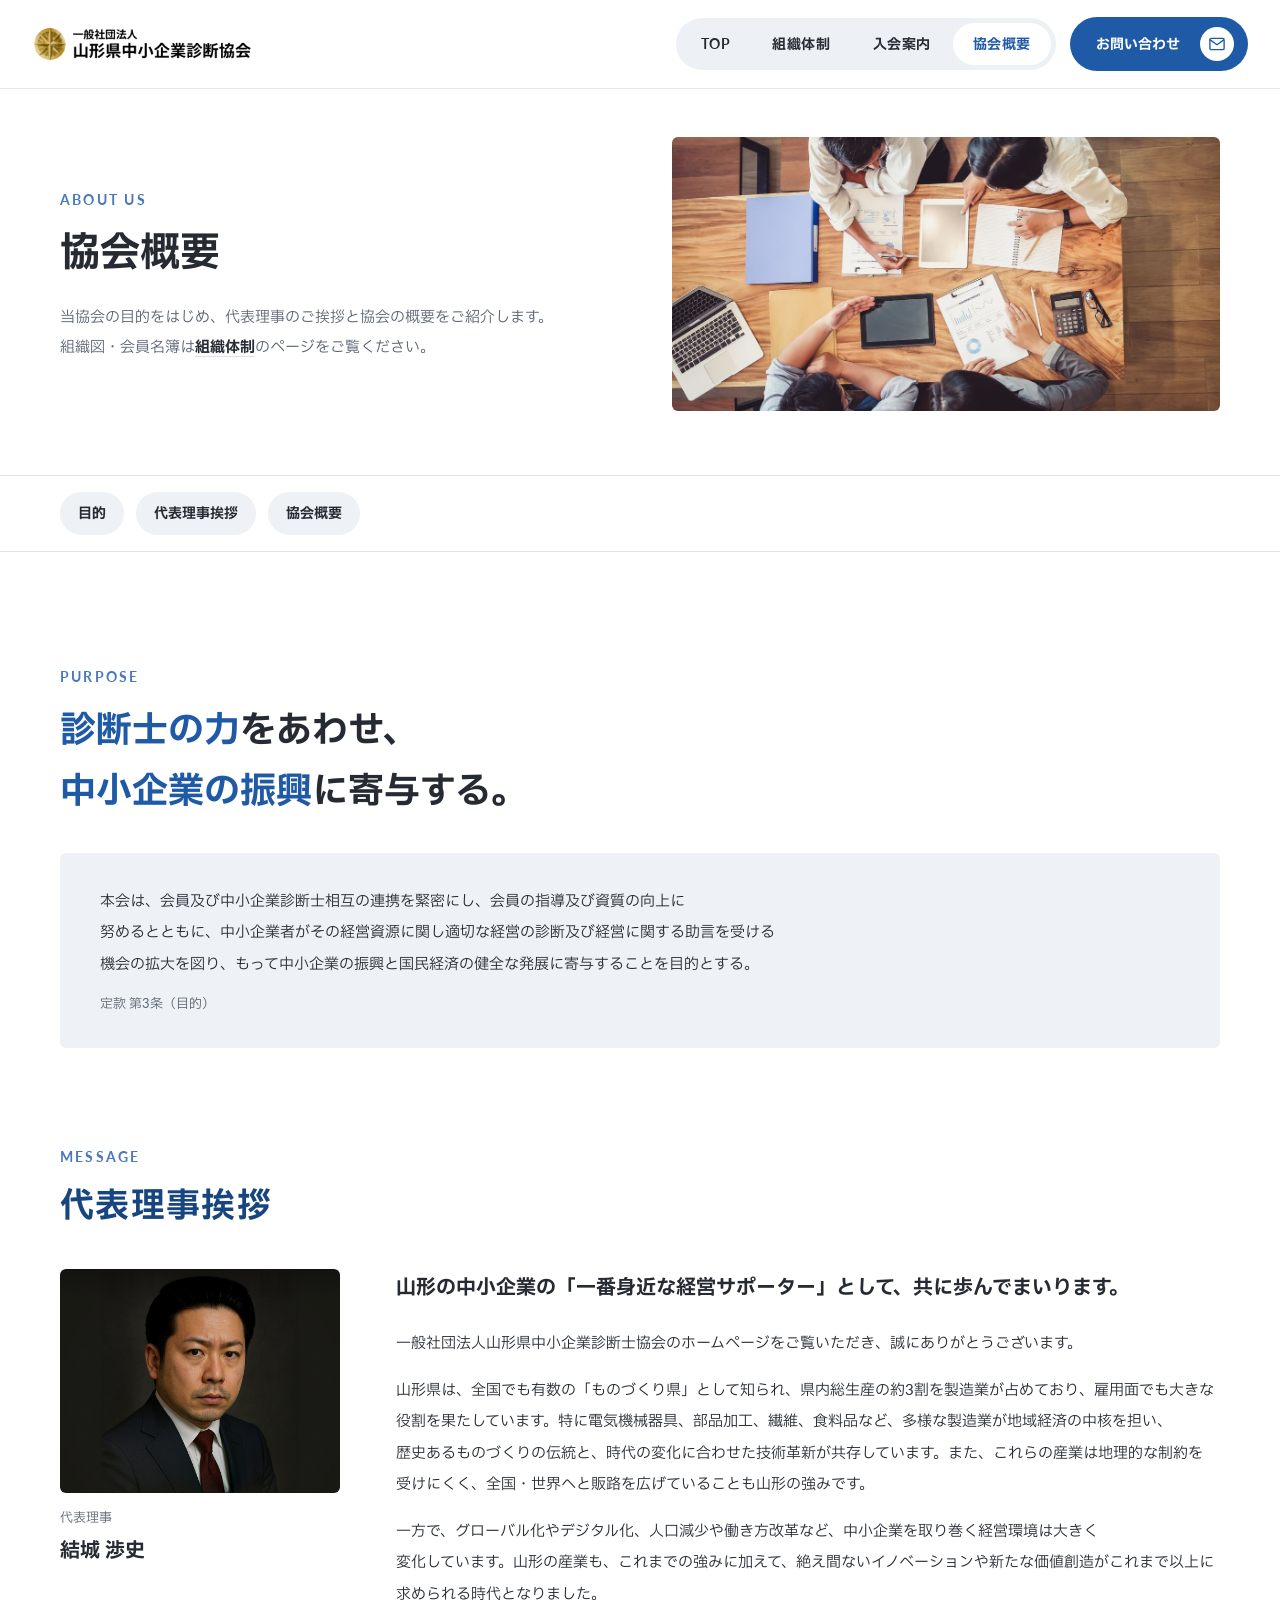
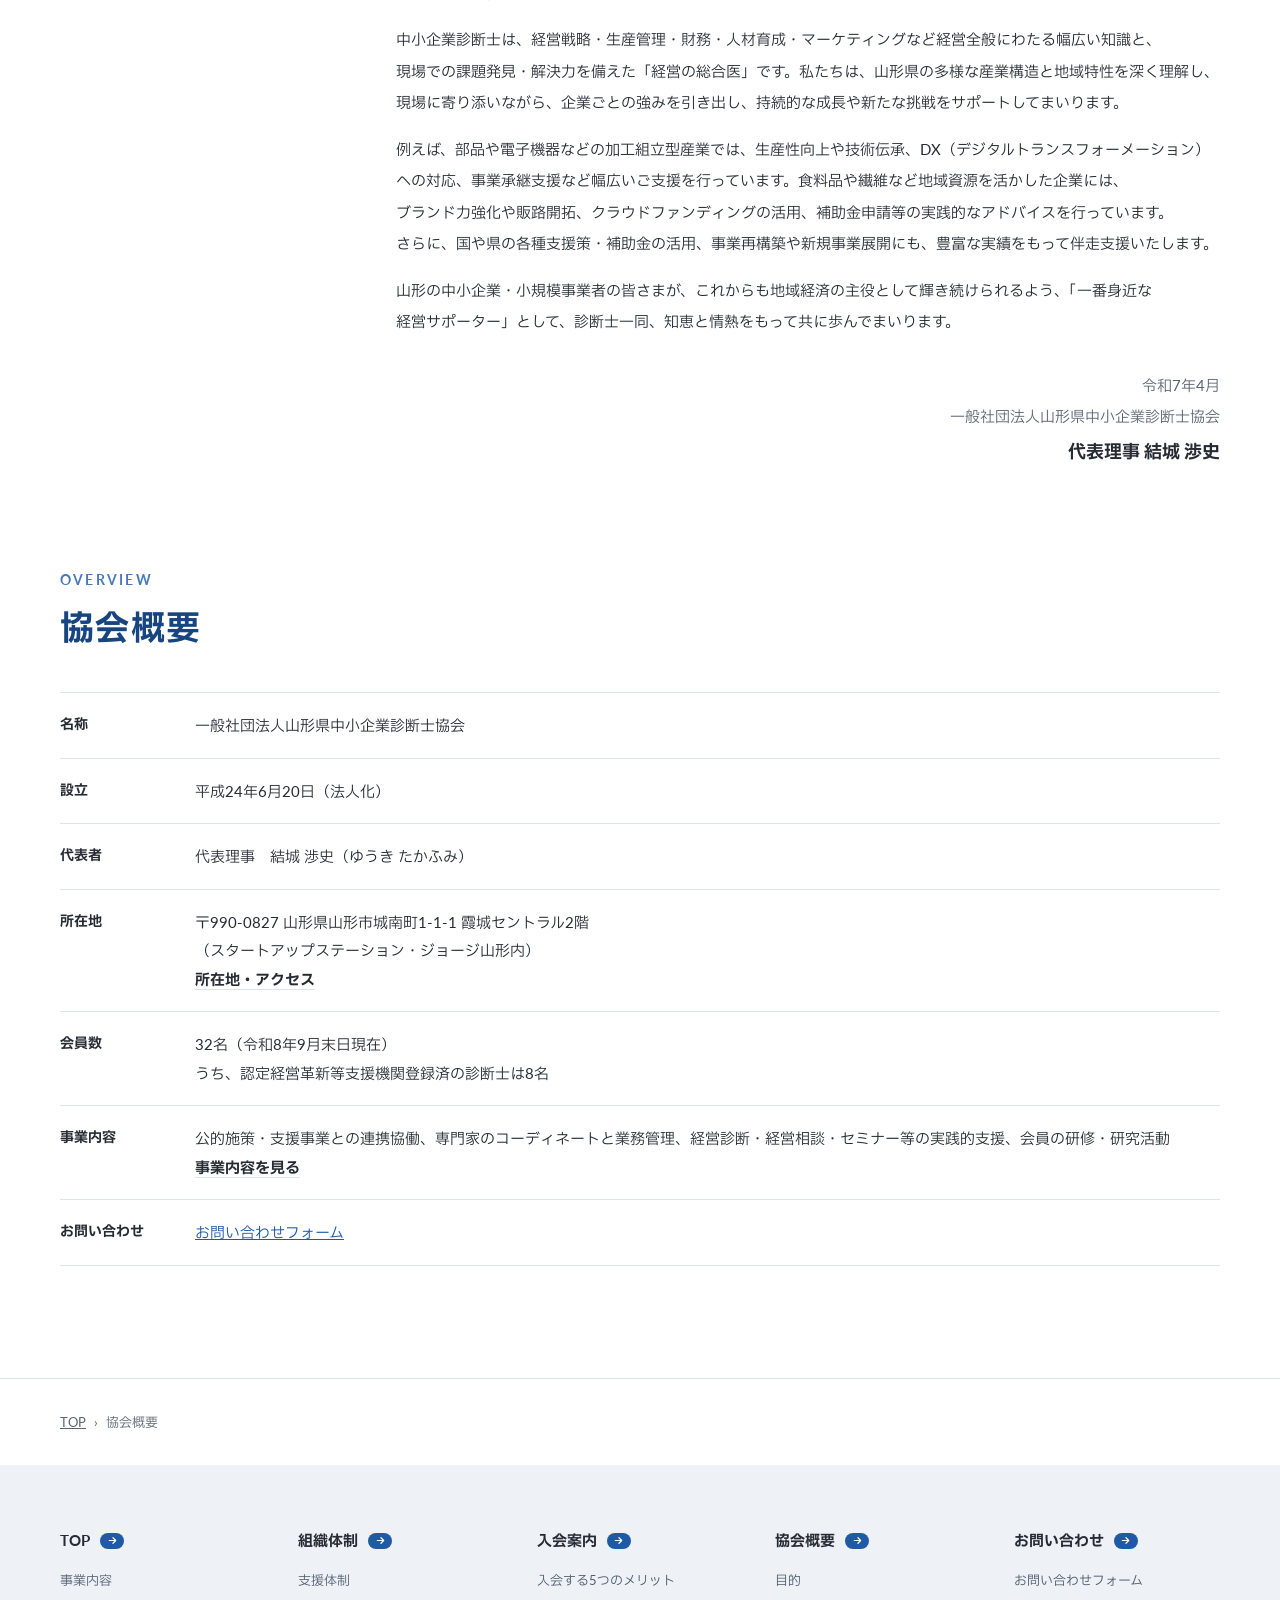
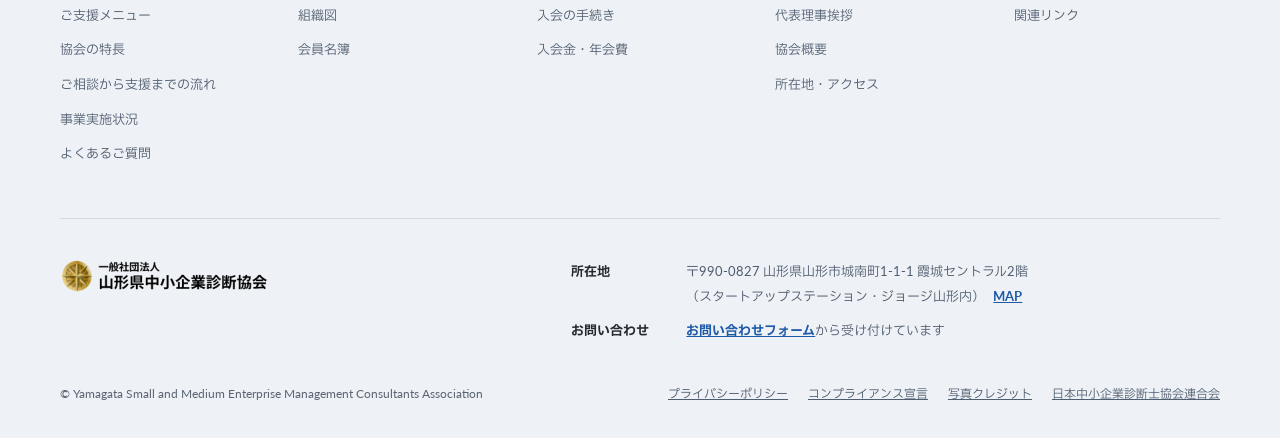
==== about.html @ a3347a15 "流れの本文の改行位置をPC・SPで調整" ====
<!DOCTYPE html>
<html lang="ja">
<head>
<meta charset="UTF-8">
<meta name="viewport" content="width=device-width, initial-scale=1">
<title>協会概要｜一般社団法人山形県中小企業診断士協会</title>
<meta name="description" content="一般社団法人山形県中小企業診断士協会の目的、代表理事挨拶、協会概要。">
<meta name="robots" content="noindex">
<link rel="preconnect" href="https://fonts.googleapis.com">
<link rel="preconnect" href="https://fonts.gstatic.com" crossorigin>
<link href="https://fonts.googleapis.com/css2?family=IBM+Plex+Sans+JP:wght@400;500;700&family=Lato:wght@400;700&display=swap" rel="stylesheet">
<link rel="stylesheet" href="assets/style.css?v=427d2ac8">
</head>
<body class="page-about">
<svg xmlns="http://www.w3.org/2000/svg" style="display:none"><symbol id="i-chart" viewBox="0 0 24 24"><path d="M4 20h16"/><path d="M7 16v-4M12 16V8M17 16V5"/></symbol><symbol id="i-repeat" viewBox="0 0 24 24"><path d="M17 2l4 4-4 4"/><path d="M3 12v-2a4 4 0 0 1 4-4h14"/><path d="M7 22l-4-4 4-4"/><path d="M21 12v2a4 4 0 0 1-4 4H3"/></symbol><symbol id="i-yen" viewBox="0 0 24 24"><circle cx="12" cy="12" r="9.5"/><path d="M8 6.5l4 5 4-5M12 11.5V18M8.5 12.5h7M8.5 15.5h7"/></symbol><symbol id="i-monitor" viewBox="0 0 24 24"><rect x="2.5" y="3.5" width="19" height="13" rx="2"/><path d="M8 20.5h8M12 16.5v4"/></symbol><symbol id="i-seminar" viewBox="0 0 24 24"><rect x="3" y="3" width="18" height="12" rx="1.5"/><path d="M12 15v3.5M8 21l4-2.5 4 2.5M7 11l3-3 2.5 2.5L17 6"/></symbol><symbol id="i-doc" viewBox="0 0 24 24"><path d="M14 2.5H6.5a2 2 0 0 0-2 2v15a2 2 0 0 0 2 2h11a2 2 0 0 0 2-2V8z"/><path d="M14 2.5V8h5.5M8.5 13h7M8.5 17h7"/></symbol><symbol id="i-mail" viewBox="0 0 24 24"><rect x="2.5" y="4.5" width="19" height="15" rx="2"/><path d="M3 6.5l9 6.5 9-6.5"/></symbol><symbol id="i-pin" viewBox="0 0 24 24"><path d="M20 10c0 6.5-8 12-8 12s-8-5.5-8-12a8 8 0 0 1 16 0z"/><circle cx="12" cy="10" r="2.8"/></symbol><symbol id="i-link" viewBox="0 0 24 24"><path d="M10 14a4.5 4.5 0 0 0 6.4 0l3.2-3.2a4.5 4.5 0 0 0-6.4-6.4l-1.1 1.1"/><path d="M14 10a4.5 4.5 0 0 0-6.4 0l-3.2 3.2a4.5 4.5 0 0 0 6.4 6.4l1.1-1.1"/></symbol><symbol id="i-shield" viewBox="0 0 24 24"><path d="M12 2.5l8 3v6c0 5-3.5 8.5-8 10-4.5-1.5-8-5-8-10v-6z"/><path d="M8.5 12l2.5 2.5 4.5-5"/></symbol><symbol id="i-talk" viewBox="0 0 24 24"><path d="M20.5 11.5a8 8 0 0 1-11.6 7.1L3.5 20.5l1.9-5.1A8 8 0 1 1 20.5 11.5z"/></symbol><symbol id="i-users" viewBox="0 0 24 24"><circle cx="9" cy="8" r="3.5"/><path d="M2.5 20.5v-1a5 5 0 0 1 5-5h3a5 5 0 0 1 5 5v1"/><path d="M16 4.6a3.5 3.5 0 0 1 0 6.8M21.5 20.5v-1a5 5 0 0 0-3.5-4.8"/></symbol><symbol id="i-userplus" viewBox="0 0 24 24"><circle cx="9" cy="8" r="3.5"/><path d="M2.5 20.5v-1a5 5 0 0 1 5-5h3a5 5 0 0 1 5 5v1M19 8v6M16 11h6"/></symbol><symbol id="i-building" viewBox="0 0 24 24"><path d="M3 21h18M5 21V8l7-5 7 5v13M9.5 21v-5h5v5M9 11h.01M15 11h.01"/></symbol><symbol id="i-book" viewBox="0 0 24 24"><path d="M2.5 4h6a3.5 3.5 0 0 1 3.5 3.5V21a3 3 0 0 0-3-3H2.5zM21.5 4h-6A3.5 3.5 0 0 0 12 7.5V21a3 3 0 0 1 3-3h6.5z"/></symbol><symbol id="i-search" viewBox="0 0 24 24"><circle cx="11" cy="11" r="7"/><path d="M20.5 20.5l-4.5-4.5"/></symbol><symbol id="i-clipboard" viewBox="0 0 24 24"><path d="M16 4.5h2a2 2 0 0 1 2 2v13a2 2 0 0 1-2 2H6a2 2 0 0 1-2-2v-13a2 2 0 0 1 2-2h2"/><rect x="8" y="2.5" width="8" height="4" rx="1"/><path d="M8.5 12h7M8.5 16h5"/></symbol><symbol id="i-award" viewBox="0 0 24 24"><circle cx="12" cy="9" r="6"/><path d="M8.5 14L7 22l5-3 5 3-1.5-8"/></symbol><symbol id="i-arrow" viewBox="0 0 24 24"><path d="M5 12h14M13 6l6 6-6 6"/></symbol><symbol id="i-chev" viewBox="0 0 24 24"><path d="M9 6l6 6-6 6"/></symbol><symbol id="i-down" viewBox="0 0 24 24"><path d="M6 9l6 6 6-6"/></symbol><symbol id="i-alert" viewBox="0 0 24 24"><circle cx="12" cy="12" r="9.5"/><path d="M12 7.5v5.5M12 16.5h.01"/></symbol><symbol id="i-megaphone" viewBox="0 0 24 24"><path d="M3 10.5v3l15 5.5V5z"/><path d="M7.5 14.6l1 4.4a1.5 1.5 0 0 0 1.5 1.2h1.3a1 1 0 0 0 1-1.2l-.8-3"/><path d="M21 9.5v5"/></symbol><symbol id="i-out" viewBox="0 0 24 24"><path d="M18 13.5v5a2 2 0 0 1-2 2H5.5a2 2 0 0 1-2-2V8a2 2 0 0 1 2-2h5"/><path d="M15 3.5h5.5V9M10.5 13.5l10-10"/></symbol><symbol id="i-close" viewBox="0 0 24 24"><path d="M6 6l12 12M18 6L6 18"/></symbol><symbol id="i-download" viewBox="0 0 24 24"><path d="M12 3.5v12M7 10.5l5 5 5-5M4 20.5h16"/></symbol></svg>
<header class="site-header">
  <div class="site-header__inner">
    <a class="site-logo" href="index.html"><img class="site-logo__color" src="assets/img/logo.png" alt="一般社団法人山形県中小企業診断士協会" width="630" height="102"><img class="site-logo__white" src="assets/img/logo-white.png" alt="" width="630" height="102"></a>
    <nav class="gnav" aria-label="メインメニュー">
      <ul class="gnav__list">
        <li><a href="index.html">TOP</a></li>
        <li><a href="organization.html">組織体制</a></li>
        <li><a href="signup.html">入会案内</a></li>
        <li><a href="about.html" aria-current="page">協会概要</a></li>
      </ul>
    </nav>
    <a class="head-contact" href="contact.html"><span>お問い合わせ</span><span class="head-contact__mail"><svg class="icon" aria-hidden="true"><use href="#i-mail"/></svg></span></a>
    <button class="menu-toggle" type="button" aria-expanded="false" aria-controls="drawer" aria-label="メニューを開く"><span></span><span></span><span></span></button>
  </div>
  <div class="drawer" id="drawer">
    <ul>
      <li><a href="index.html">TOP</a></li>
      <li><a href="organization.html">組織体制</a></li>
      <li><a href="signup.html">入会案内</a></li>
      <li><a href="about.html">協会概要</a></li>
      <li><a href="access.html">所在地・アクセス</a></li>
      <li><a href="links.html">関連リンク</a></li>
    </ul>
    <a class="head-contact" href="contact.html"><span>お問い合わせ</span><span class="head-contact__mail"><svg class="icon" aria-hidden="true"><use href="#i-mail"/></svg></span></a>
  </div>
</header>
<main>
<section class="page-head">
  <div class="wrap page-head__inner">
    <div>
      <span class="eyebrow" lang="en">About Us</span>
      <h1>協会概要</h1>
      <p>当協会の目的をはじめ、<wbr>代表理事のご挨拶と<wbr>協会の概要をご紹介します。<wbr>組織図・会員名簿は<a class="text-link" href="organization.html">組織体制</a>のページをご覧ください。</p>
    </div>
    <img src="assets/img/team.jpg" alt="" width="1200" height="675">
  </div>
</section>

<nav class="anchor-nav" aria-label="ページ内リンク">
  <div class="wrap">
    <ul>
      <li><a href="#purpose">目的</a></li>
      <li><a href="#message">代表理事挨拶</a></li>
      <li><a href="#overview">協会概要</a></li>
    </ul>
  </div>
</nav>

<div class="section">
  <div class="wrap">
    <div class="side-body">
      <section class="side-sec" id="purpose" aria-labelledby="h-purpose">
        <span class="eyebrow" lang="en">Purpose</span>
        <h2 class="purpose-head" id="h-purpose"><span class="ac">診断士の力</span>をあわせ、<br><span class="ac">中小企業の振興</span>に寄与する。</h2>
        <figure class="purpose-body">
          <blockquote><p>本会は、会員及び中小企業診断士相互の連携を緊密にし、会員の指導及び資質の向上に努めるとともに、中小企業者がその経営資源に関し適切な経営の診断及び経営に関する助言を受ける機会の拡大を図り、もって中小企業の振興と国民経済の健全な発展に寄与することを目的とする。</p></blockquote>
          <figcaption class="purpose-src">定款 第3条（目的）</figcaption>
        </figure>
      </section>

      <section class="side-sec" id="message" aria-labelledby="h-message">
        <div class="sec-head">
          <span class="eyebrow" lang="en">Message</span>
          <h2 class="sec-title" id="h-message">代表理事挨拶</h2>
        </div>
        <div class="chair">
          <div class="chair__photo">
            <img src="assets/img/chairman.jpg" alt="代表理事 結城渉史" width="1000" height="800" loading="lazy">
            <p>代表理事<strong>結城 渉史</strong></p>
          </div>
          <div class="chair__body">
            <h3>山形の中小企業の「一番身近な経営サポーター」として、共に歩んでまいります。</h3>
            <p>一般社団法人山形県中小企業診断士協会のホームページをご覧いただき、誠にありがとうございます。</p>
            <p>山形県は、全国でも有数の「ものづくり県」として知られ、県内総生産の約3割を製造業が占めており、雇用面でも大きな役割を果たしています。特に電気機械器具、部品加工、繊維、食料品など、多様な製造業が地域経済の中核を担い、歴史あるものづくりの伝統と、時代の変化に合わせた技術革新が共存しています。また、これらの産業は地理的な制約を受けにくく、全国・世界へと販路を広げていることも山形の強みです。</p>
            <p>一方で、グローバル化やデジタル化、人口減少や働き方改革など、中小企業を取り巻く経営環境は大きく変化しています。山形の産業も、これまでの強みに加えて、絶え間ないイノベーションや新たな価値創造がこれまで以上に求められる時代となりました。</p>
            <p>中小企業診断士は、経営戦略・生産管理・財務・人材育成・マーケティングなど経営全般にわたる幅広い知識と、現場での課題発見・解決力を備えた「経営の総合医」です。私たちは、山形県の多様な産業構造と地域特性を深く理解し、現場に寄り添いながら、企業ごとの強みを引き出し、持続的な成長や新たな挑戦をサポートしてまいります。</p>
            <p>例えば、部品や電子機器などの加工組立型産業では、生産性向上や技術伝承、DX（デジタルトランスフォーメーション）への対応、事業承継支援など幅広いご支援を行っています。食料品や繊維など地域資源を活かした企業には、ブランド力強化や販路開拓、クラウドファンディングの活用、補助金申請等の実践的なアドバイスを行っています。さらに、国や県の各種支援策・補助金の活用、事業再構築や新規事業展開にも、豊富な実績をもって伴走支援いたします。</p>
            <p>山形の中小企業・小規模事業者の皆さまが、これからも地域経済の主役として輝き続けられるよう、「一番身近な経営サポーター」として、診断士一同、知恵と情熱をもって共に歩んでまいります。</p>
            <p class="chair__sign">令和7年4月<br>一般社団法人山形県中小企業診断士協会<strong>代表理事 結城 渉史</strong></p>
          </div>
        </div>
      </section>

      <section class="side-sec" id="overview" aria-labelledby="h-overview">
        <div class="sec-head">
          <span class="eyebrow" lang="en">Overview</span>
          <h2 class="sec-title" id="h-overview">協会概要</h2>
        </div>
        <dl class="spec spec--lined">
          <dt>名称</dt><dd>一般社団法人山形県中小企業診断士協会</dd>
          <dt>設立</dt><dd>平成24年6月20日（法人化）</dd>
          <dt>代表者</dt><dd>代表理事　結城 渉史（ゆうき たかふみ）</dd>
          <dt>所在地</dt><dd>〒990-0827 山形県山形市城南町1-1-1 霞城セントラル2階<br>（スタートアップステーション・ジョージ山形内）<br><a class="text-link" href="access.html">所在地・アクセス</a></dd>
          <dt>会員数</dt><dd>32名（令和8年9月末日現在）<br>うち、認定経営革新等支援機関登録済の診断士は8名</dd>
          <dt>事業内容</dt><dd>公的施策・支援事業との連携協働、専門家のコーディネートと業務管理、経営診断・経営相談・セミナー等の実践的支援、会員の研修・研究活動<br><a class="text-link" href="index.html#business">事業内容を見る</a></dd>
          <dt>お問い合わせ</dt><dd><a href="contact.html">お問い合わせフォーム</a></dd>
        </dl>
      </section>
    </div>
  </div>
</div>
</main>
<nav class="crumb" aria-label="パンくずリスト"><ol class="wrap"><li><a href="index.html">TOP</a></li><li aria-current="page">協会概要</li></ol></nav>
<footer class="site-footer">
  <div class="wrap">
    <div class="footer-nav">
      <div>
        <h2><a href="index.html">TOP<span class="arrow"><svg class="icon" aria-hidden="true"><use href="#i-arrow"/></svg></span></a></h2>
        <ul>
          <li><a href="index.html#business">事業内容</a></li>
          <li><a href="index.html#service">ご支援メニュー</a></li>
          <li><a href="index.html#features">協会の特長</a></li>
          <li><a href="index.html#flow">ご相談から支援までの流れ</a></li>
          <li><a href="index.html#record">事業実施状況</a></li>
          <li><a href="index.html#faq">よくあるご質問</a></li>
        </ul>
      </div>
      <div>
        <h2><a href="organization.html">組織体制<span class="arrow"><svg class="icon" aria-hidden="true"><use href="#i-arrow"/></svg></span></a></h2>
        <ul>
          <li><a href="organization.html#system">支援体制</a></li>
          <li><a href="organization.html#chart">組織図</a></li>
          <li><a href="organization.html#members">会員名簿</a></li>
        </ul>
      </div>
      <div>
        <h2><a href="signup.html">入会案内<span class="arrow"><svg class="icon" aria-hidden="true"><use href="#i-arrow"/></svg></span></a></h2>
        <ul>
          <li><a href="signup.html#merit">入会する5つのメリット</a></li>
          <li><a href="signup.html#procedure">入会の手続き</a></li>
          <li><a href="signup.html#fee">入会金・年会費</a></li>
        </ul>
      </div>
      <div>
        <h2><a href="about.html">協会概要<span class="arrow"><svg class="icon" aria-hidden="true"><use href="#i-arrow"/></svg></span></a></h2>
        <ul>
          <li><a href="about.html#purpose">目的</a></li>
          <li><a href="about.html#message">代表理事挨拶</a></li>
          <li><a href="about.html#overview">協会概要</a></li>
          <li><a href="access.html">所在地・アクセス</a></li>
        </ul>
      </div>
      <div>
        <h2><a href="contact.html">お問い合わせ<span class="arrow"><svg class="icon" aria-hidden="true"><use href="#i-arrow"/></svg></span></a></h2>
        <ul>
          <li><a href="contact.html">お問い合わせフォーム</a></li>
          <li><a href="links.html">関連リンク</a></li>
        </ul>
      </div>
    </div>
    <div class="footer-info">
      <a class="footer-logo" href="index.html"><img src="assets/img/logo.png" alt="一般社団法人山形県中小企業診断士協会" width="630" height="102"></a>
      <dl>
        <dt>所在地</dt>
        <dd>〒990-0827 山形県山形市城南町1-1-1 霞城セントラル2階（スタートアップステーション・ジョージ山形内）<a class="map-inline" href="access.html">MAP</a></dd>
        <dt>お問い合わせ</dt>
        <dd><a href="contact.html">お問い合わせフォーム</a>から受け付けています</dd>
      </dl>
    </div>
    <div class="footer-bottom">
      <p class="copyright">© Yamagata Small and Medium Enterprise Management Consultants Association</p>
      <ul>
        <li><a href="privacy-policy.html">プライバシーポリシー</a></li>
        <li><a href="compliance.html">コンプライアンス宣言</a></li>
        <li><a href="credits.html">写真クレジット</a></li>
        <li><a href="https://www.jf-cmca.jp/" target="_blank" rel="noopener">日本中小企業診断士協会連合会</a></li>
      </ul>
    </div>
  </div>
</footer>
<a class="float-cta" href="contact.html">ご相談はこちら<span class="arrow"><svg class="icon" aria-hidden="true"><use href="#i-arrow"/></svg></span></a>
<script>
  const h = document.querySelector('.site-header');
  const t = document.querySelector('.menu-toggle');
  const d = document.getElementById('drawer');
  const f = document.querySelector('.float-cta');
  const solid = () => {
    h.classList.toggle('is-solid', window.scrollY > 40 || d.classList.contains('is-open'));
    f.classList.toggle('is-shown', window.scrollY > 600 && !d.classList.contains('is-open'));
  };
  t.addEventListener('click', () => {
    const open = d.classList.toggle('is-open');
    t.setAttribute('aria-expanded', open);
    t.setAttribute('aria-label', open ? 'メニューを閉じる' : 'メニューを開く');
    solid();
  });
  window.addEventListener('scroll', solid, { passive: true });
  solid();

  const svc = document.querySelector('.page-index .top-service');
  if (svc) {
    const panel = svc.querySelector('.top-service__panel');
    const track = svc.querySelector('.svc-cards');
    const sp = matchMedia('(max-width: 600px)');
    const still = matchMedia('(prefers-reduced-motion: reduce)');
    let dist = 0;
    const move = () => {
      if (!svc.classList.contains('is-hscroll')) return;
      const passed = parseFloat(panel.style.top) - svc.getBoundingClientRect().top;
      track.style.transform = `translateX(${-Math.min(Math.max(passed, 0), dist)}px)`;
    };
    const layout = () => {
      const on = sp.matches && !still.matches;
      svc.classList.toggle('is-hscroll', on);
      svc.style.height = panel.style.top = track.style.transform = '';
      if (!on) return;
      const last = track.lastElementChild;
      dist = Math.max(0, last.offsetLeft + last.offsetWidth + parseFloat(getComputedStyle(track).paddingRight) - track.clientWidth);
      panel.style.top = Math.min(h.offsetHeight + 8, innerHeight - panel.offsetHeight - 8) + 'px';
      svc.style.height = panel.offsetHeight + dist + 'px';
      move();
    };
    window.addEventListener('scroll', move, { passive: true });
    window.addEventListener('resize', layout);
    window.addEventListener('load', layout);
    sp.addEventListener('change', layout);
    layout();
  }
</script>
</body>
</html>
---- assets/style.css ----
:root {
  --ink: #262b33;
  --muted: #5b6472;
  --line: #dfe3ea;
  --accent: #1f5aa6;
  --accent-deep: #17457f;
  --light: #e3edf9;
  --gray: #eef1f5;
  --slate: #3f5671;
  --white: #fff;
  --font: "Lato", "IBM Plex Sans JP", "Hiragino Sans", sans-serif;
  --wrap: 1160px;
  --radius: 6px;
}

*,
*::before,
*::after { box-sizing: border-box; }

html { scroll-behavior: smooth; scroll-padding-top: 120px; }

body {
  margin: 0;
  font-family: var(--font);
  font-size: 16px;
  line-height: 1.9;
  color: var(--ink);
  background: var(--white);
  -webkit-text-size-adjust: 100%;
}

img { max-width: 100%; height: auto; display: block; }
a { color: var(--accent); }

h1, h2, h3, h4 {
  margin: 0;
  font-weight: 700;
  line-height: 1.5;
  word-break: auto-phrase;
  text-wrap: balance;
}

p { margin: 0 0 1em; }
p, dd, li, h1, h2, h3, h4 { word-break: auto-phrase; overflow-wrap: anywhere; text-wrap: pretty; }
p:last-child { margin-bottom: 0; }

.wrap { width: min(var(--wrap), 100% - 40px); margin-inline: auto; }
.sp { display: none; }
.vh { position: absolute; width: 1px; height: 1px; overflow: hidden; clip: rect(0 0 0 0); white-space: nowrap; }
.nowrap { white-space: nowrap; }

.icon {
  width: 24px;
  height: 24px;
  flex: none;
  fill: none;
  stroke: currentColor;
  stroke-width: 1.8;
  stroke-linecap: round;
  stroke-linejoin: round;
}

/* ---------- header ---------- */
.site-header {
  position: sticky;
  top: 0;
  z-index: 50;
  background: rgba(255, 255, 255, .74);
  border-bottom: 1px solid rgba(214, 222, 233, .7);
  -webkit-backdrop-filter: saturate(160%) blur(18px);
  backdrop-filter: saturate(160%) blur(18px);
  transition: background-color .3s, border-color .3s;
}
.site-header--overlay { position: fixed; left: 0; right: 0; }
.site-header--overlay:not(.is-solid) { background: rgba(255, 255, 255, .12); border-bottom-color: rgba(255, 255, 255, .28); }
.site-header__inner {
  display: flex;
  align-items: center;
  gap: 14px;
  max-width: 1400px;
  height: 88px;
  margin: 0 auto;
  padding: 0 32px;
}
.site-logo { margin-right: auto; }
.site-logo img { height: 36px; width: auto; }
.site-logo__white { display: none; }
.site-header--overlay:not(.is-solid) .site-logo__color { display: none; }
.site-header--overlay:not(.is-solid) .site-logo__white { display: block; }

.gnav__list {
  display: flex;
  gap: 2px;
  margin: 0;
  padding: 5px;
  list-style: none;
  border-radius: 999px;
  background: rgba(226, 232, 241, .6);
  transition: background-color .3s;
}
.site-header--overlay:not(.is-solid) .gnav__list { background: rgba(255, 255, 255, .16); }
.site-header--overlay:not(.is-solid) .gnav__list > li > a { color: var(--white); }
.site-header--overlay:not(.is-solid) .gnav__list .has-sub > a .icon { color: #eef4fc; }
.site-header--overlay:not(.is-solid) .gnav__list > li > a:hover,
.site-header--overlay:not(.is-solid) .gnav__list > li > a[aria-current="page"] { background: var(--white); color: var(--accent-deep); }
.gnav__list > li { position: relative; }
.gnav__list > li > a {
  display: block;
  padding: 12px 20px;
  border-radius: 999px;
  font-size: 14px;
  font-weight: 700;
  line-height: 1.35;
  letter-spacing: .04em;
  color: var(--ink);
  text-decoration: none;
  transition: background-color .2s, color .2s;
}
.gnav__list > li > a:hover,
.gnav__list > li > a[aria-current="page"] { background: var(--white); color: var(--accent); }
.gnav__list .has-sub > a { padding-right: 34px; }
.gnav__list .has-sub > a .icon { position: absolute; right: 14px; bottom: 11px; width: 14px; height: 14px; stroke-width: 2.2; color: var(--accent); }
.gnav__sub {
  display: none;
  position: absolute;
  top: calc(100% + 12px);
  left: 0;
  min-width: 220px;
  margin: 0;
  padding: 8px;
  list-style: none;
  border: 1px solid var(--line);
  border-radius: 12px;
  background: var(--white);
}
.gnav__sub::before { content: ""; position: absolute; left: 0; right: 0; top: -14px; height: 14px; }
.has-sub:hover .gnav__sub,
.has-sub:focus-within .gnav__sub { display: block; }
.gnav__sub a { display: block; padding: 10px 14px; border-radius: 6px; font-size: 14px; font-weight: 700; color: var(--ink); text-decoration: none; }
.gnav__sub a:hover { background: var(--gray); color: var(--accent); }

.head-contact {
  display: inline-flex;
  align-items: center;
  gap: 20px;
  height: 54px;
  padding: 0 14px 0 26px;
  border-radius: 999px;
  background: var(--accent);
  color: var(--white);
  font-size: 14px;
  font-weight: 700;
  line-height: 1.35;
  text-decoration: none;
}
.head-contact__mail { display: inline-grid; place-items: center; flex: none; width: 34px; height: 34px; border-radius: 50%; background: var(--white); color: var(--accent); }
.head-contact__mail .icon { width: 18px; height: 18px; stroke-width: 1.8; }
.head-contact:hover { background: var(--accent-deep); }
.site-header--overlay:not(.is-solid) .site-header__inner > .head-contact { background: var(--white); color: var(--accent-deep); }
.site-header--overlay:not(.is-solid) .site-header__inner > .head-contact .head-contact__mail { background: var(--accent); color: var(--white); }
.site-header--overlay:not(.is-solid) .site-header__inner > .head-contact:hover { background: var(--light); }

.menu-toggle { display: none; }
.drawer { display: none; }

/* ---------- common parts ---------- */
.arrow {
  display: inline-grid;
  place-items: center;
  width: 30px;
  height: 20px;
  border-radius: 999px;
  background: var(--accent);
  color: var(--white);
  flex: none;
}
.arrow .icon { width: 13px; height: 13px; stroke-width: 2.6; }

.pill {
  display: inline-flex;
  align-items: center;
  justify-content: space-between;
  gap: 24px;
  min-width: 240px;
  height: 56px;
  padding: 0 14px 0 26px;
  border: 1px solid var(--line);
  border-radius: 999px;
  background: var(--white);
  color: var(--ink);
  font-size: 14px;
  font-weight: 700;
  text-decoration: none;
}
.pill:hover { border-color: var(--accent); }
.pill--primary { background: var(--accent); border-color: var(--accent); color: var(--white); }
.pill--primary:hover { background: var(--accent-deep); }
.pill--primary .arrow { background: var(--white); color: var(--accent); }
.pill--small { min-width: 190px; height: 48px; }
.pill-row { display: flex; flex-wrap: wrap; gap: 12px; margin-top: 32px; }

.btn {
  display: inline-flex;
  align-items: center;
  justify-content: center;
  min-height: 56px;
  padding: 0 32px;
  border: 1px solid var(--line);
  border-radius: 999px;
  background: var(--white);
  color: var(--ink);
  font: inherit;
  font-size: 15px;
  font-weight: 700;
  cursor: pointer;
}
.btn--primary { background: var(--accent); border-color: var(--accent); color: var(--white); }
.btn--primary:hover { background: var(--accent-deep); }

.text-link {
  font-weight: 700;
  color: var(--ink);
  text-decoration: underline;
  text-underline-offset: 4px;
  text-decoration-color: var(--line);
}
.text-link:hover { text-decoration-color: var(--accent); }

.section { padding: 112px 0; }
.section--gray,
.section--soft { background: var(--gray); }

.eyebrow {
  display: block;
  margin: 0 0 8px;
  font-family: "Lato", sans-serif;
  font-size: 14px;
  font-weight: 700;
  letter-spacing: .16em;
  text-transform: uppercase;
  color: #4a79bb;
}
.sec-head { margin-bottom: 40px; }
.sec-head--row { display: flex; align-items: flex-end; justify-content: space-between; gap: 24px; }
.sec-title { font-size: clamp(26px, 3vw, 34px); letter-spacing: .04em; color: var(--accent-deep); }
.lead { margin-top: 16px; color: var(--muted); max-width: 46em; }
.note { margin-top: 24px; color: var(--muted); font-size: 15px; }
.sub-title { font-size: 22px; margin: 64px 0 20px; }

/* ---------- top: first view ---------- */
.fv__visual { position: relative; height: clamp(640px, 100svh, 880px); overflow: hidden; background: #2f62ad; }
.fv__visual > img { position: absolute; inset: 0; width: 100%; height: 100%; object-fit: cover; object-position: center top; }
.fv__visual::after { content: ""; position: absolute; inset: 0; background: rgba(10, 38, 82, .08); }
.fv__inner { position: relative; z-index: 1; height: 100%; }
/* 写真中央の樹氷のすき間（空が下まで抜けている位置）にコピーを置く */
.fv__copy {
  position: absolute;
  top: 17%;
  left: 53.5%;
  transform: translateX(-50%);
  margin: 0;
  writing-mode: vertical-rl;
  font-size: clamp(28px, 2.6vw, 40px);
  font-weight: 700;
  line-height: 1.75;
  letter-spacing: .14em;
  color: var(--white);
}
.fv__copy span { display: block; }

.fv-entry { position: relative; z-index: 2; margin-top: -52px; padding: 0 20px; }
.fv-entry ul { display: grid; grid-template-columns: repeat(3, 1fr); max-width: var(--wrap); margin: 0 auto; padding: 0; list-style: none; border-radius: var(--radius); background: var(--accent-deep); overflow: hidden; }
.fv-entry li + li { border-left: 1px solid rgba(255, 255, 255, .16); }
.fv-entry a { display: grid; grid-template-columns: 48px 1fr auto; align-items: center; gap: 16px; height: 100%; padding: 24px 26px; font-size: 16px; font-weight: 700; line-height: 1.5; color: var(--white); text-decoration: none; transition: background-color .2s; }
.fv-entry a:hover { background: var(--accent); }
.fv-entry .ic { display: block; width: 48px; height: 48px; }
.fv-entry .arrow { background: var(--white); color: var(--accent-deep); }

/* オープニング（TOPを最初に開いたときだけ） */
.opening { display: none; }
.is-opening .opening { position: fixed; inset: 0; z-index: 100; display: grid; place-items: center; background: var(--white); animation: opening-out .8s cubic-bezier(.7, 0, .2, 1) 1.5s both; }
.opening img { width: min(320px, 66vw); height: auto; animation: opening-logo .8s ease-out .15s both; }
.is-opening .fv__visual > img { animation: fv-zoom 2.4s cubic-bezier(.2, .6, .2, 1) 1.5s both; }
.is-opening .fv__copy span { animation: fv-copy .9s cubic-bezier(.3, .6, .2, 1) 2s both; }
.is-opening .fv__copy span:nth-child(2) { animation-delay: 2.2s; }
.is-opening .fv__copy span:nth-child(3) { animation-delay: 2.4s; }
.is-opening .fv-entry { animation: fv-entry .7s ease-out 2.7s both; }
@keyframes opening-logo { from { opacity: 0; transform: translateY(10px); } }
@keyframes opening-out { to { transform: translateY(-100%); } }
@keyframes fv-zoom { from { transform: scale(1.08); } }
@keyframes fv-copy { from { clip-path: inset(0 0 100% 0); } to { clip-path: inset(0); } }
@keyframes fv-entry { from { opacity: 0; transform: translateY(16px); } }

/* ---------- top: photos ---------- */

.photo-strip { overflow: hidden; }
.photo-strip__track { display: flex; width: max-content; animation: photo-strip 80s linear infinite; }
.photo-strip:hover .photo-strip__track { animation-play-state: paused; }
.photo-strip img { flex: none; width: 300px; height: 200px; margin-right: 24px; object-fit: cover; border-radius: var(--radius); }
@keyframes photo-strip { to { transform: translateX(-50%); } }
@media (prefers-reduced-motion: reduce) { .photo-strip__track { animation: none; } }

.credit-list { margin: 0; padding: 0; list-style: none; }
.credit-list li { display: grid; grid-template-columns: 180px 1fr; gap: 24px; align-items: center; padding: 20px 0; border-bottom: 1px solid var(--line); }
.credit-list img { width: 180px; height: 120px; object-fit: cover; border-radius: var(--radius); }
.credit-list b { display: block; margin-bottom: 4px; }
.credit-list p { margin: 0; font-size: 14px; line-height: 1.8; color: var(--muted); }

/* ---------- top: business map ---------- */
.top-biz__inner { display: grid; grid-template-columns: 1fr 1.1fr; gap: 64px; align-items: center; }
.biz-map { display: block; width: 100%; height: auto; }

/* ---------- top: service panel ---------- */
.top-service { padding: 0 40px; }
.top-service__panel { max-width: 1280px; margin: 0 auto; padding: 64px 56px 72px; border-radius: var(--radius); background: var(--slate); }
.top-service .sec-title { color: var(--white); }
.top-service .eyebrow { color: #cfe0f5; }
.svc-cards { display: grid; grid-template-columns: repeat(3, 1fr); gap: 16px; margin: 0; padding: 0; list-style: none; }
.svc-cards > li { display: flex; flex-direction: column; padding: 28px 24px 4px; border-radius: var(--radius); background: var(--white); color: var(--ink); }
.svc-cards > li > .icon { width: 44px; height: 44px; color: var(--accent); stroke-width: 1.3; }
.svc-cards h3 { margin: 14px 0 8px; font-size: 18px; color: var(--accent); }
.svc-cards p { margin-bottom: 16px; font-size: 14px; line-height: 1.9; color: var(--muted); }
.svc-cards .tags { margin-top: auto; }
.top-service .lead { color: #dbe6f4; }
.tags { display: flex; flex-wrap: wrap; gap: 6px; margin: 0 0 24px; padding: 0; list-style: none; }
.tags li { padding: 2px 8px; border-radius: 3px; background: #e6ebf2; font-size: 12px; line-height: 1.7; color: #3d4a5c; }

/* ---------- top: for you ---------- */
/* 事業の4本柱 */
.pillars { display: grid; grid-template-columns: 1fr 1fr; gap: 64px 72px; margin: 88px 0 0; padding: 0; list-style: none; }
.pillars li { scroll-margin-top: 110px; }
.pillars .num { display: block; font-family: "Lato", sans-serif; font-size: 40px; font-weight: 700; line-height: 1; color: #a9bfdd; }
.pillars h3 { margin: 14px 0 12px; font-size: 20px; line-height: 1.6; color: var(--ink); }
.pillars__lead { font-size: 15px; color: var(--muted); }
.pillars dl { margin: 20px 0 0; }
.pillars dt { margin-top: 18px; font-size: 15px; font-weight: 700; color: var(--accent-deep); }
.pillars dd { margin: 4px 0 0; font-size: 14px; line-height: 1.9; }
.pillars__more { margin-top: 20px; font-size: 15px; }

/* 協会の特長 */
.strengths { display: grid; grid-template-columns: repeat(3, 1fr); gap: 40px; margin: 0; padding: 0; list-style: none; }
.strengths img { width: 100%; aspect-ratio: 3 / 2; object-fit: cover; border-radius: var(--radius); }
.strengths .num { display: block; margin-top: 20px; font-family: "Lato", sans-serif; font-size: 32px; font-weight: 700; line-height: 1; color: #a9bfdd; }
.strengths h3 { margin: 10px 0 10px; font-size: 19px; line-height: 1.6; color: var(--accent); }
.strengths p { font-size: 15px; line-height: 2; }

/* 受託事業 */
.programs { display: grid; gap: 24px; }
.program h4 { margin-bottom: 12px; font-size: 17px; line-height: 1.6; color: var(--accent); }
.programs .program,
.programs .program + .program { margin: 0; border: 0; padding: 40px 48px 44px; border-radius: 28px; background: var(--pale, var(--gray)); }
.programs .program > p { max-width: 46em; }
.program { scroll-margin-top: 110px; }

/* ---------- top: news ---------- */
.top-news { padding-bottom: 72px; }
.top-news__inner { display: grid; grid-template-columns: 280px 1fr; gap: 48px; }
.news-list { margin: 0; padding: 0; list-style: none; border-top: 1px solid var(--line); }
.news-list a { display: block; padding: 22px 0; border-bottom: 1px solid var(--line); font-size: 15px; color: var(--ink); text-decoration: none; }
.news-list a:hover { color: var(--accent); }
.news-list__meta { display: flex; align-items: center; gap: 12px; margin-bottom: 4px; }
.news-list time { font-family: "Lato", sans-serif; font-size: 13px; color: var(--muted); }
.tag { padding: 1px 8px; border-radius: 3px; background: var(--gray); font-size: 12px; font-weight: 700; color: var(--ink); }
.news-more { margin-top: 32px; text-align: center; }
.news-list .tag.tag--pin { background: var(--accent); color: var(--white); }
.news-list__src { font-size: 12px; color: var(--muted); }
.news-list a > .icon { width: 15px; height: 15px; margin-left: 6px; vertical-align: -2px; color: var(--muted); }

/* ---------- contact band ---------- */
.contact-band { padding: 72px 0; background: var(--light); }
.contact-band__inner { display: flex; align-items: center; justify-content: space-between; gap: 48px; }
.contact-band h2 { margin-bottom: 10px; font-size: 26px; }
.contact-band p { max-width: 40em; color: var(--muted); font-size: 15px; }

/* ---------- breadcrumb ---------- */
.crumb { border-top: 1px solid var(--line); }
.crumb ol { display: flex; flex-wrap: wrap; gap: 8px; padding: 18px 0; list-style: none; font-size: 13px; color: var(--muted); }
.crumb li + li::before { content: "›"; margin-right: 8px; }
.crumb a { color: var(--muted); }

/* ---------- footer ---------- */
.site-footer { padding: 64px 0 32px; background: var(--gray); }
.footer-nav { display: grid; grid-template-columns: repeat(5, 1fr); gap: 32px; }
.footer-nav h2 { margin-bottom: 16px; font-size: 15px; }
.footer-nav h2 a { display: inline-flex; align-items: center; gap: 10px; color: var(--ink); text-decoration: none; }
.footer-nav h2 .arrow { width: 24px; height: 16px; }
.footer-nav h2 .arrow .icon { width: 11px; height: 11px; }
.footer-nav ul { display: grid; gap: 10px; margin: 0 0 28px; padding: 0; list-style: none; font-size: 13px; }
.footer-nav li a { color: #4f5d70; text-decoration: none; }
.footer-nav li a:hover { color: var(--accent); text-decoration: underline; }
.footer-info { display: grid; grid-template-columns: 1fr 1.4fr; gap: 48px; margin-top: 24px; padding-top: 40px; border-top: 1px solid #d3d9e2; }
.footer-logo img { height: 34px; width: auto; }
.footer-info dl { display: grid; grid-template-columns: 7em 1fr; gap: 10px 24px; margin: 0; font-size: 13px; color: #4f5d70; }
.footer-info dt { font-weight: 700; color: var(--ink); }
.footer-info dd { margin: 0; }
.footer-info dd a { font-weight: 700; }
.footer-info .map-inline { margin-left: 8px; }
.footer-bottom { display: flex; flex-wrap: wrap; justify-content: space-between; gap: 12px 24px; margin-top: 40px; font-size: 12px; color: var(--muted); }
.footer-bottom p { margin: 0; }
.footer-bottom ul { display: flex; flex-wrap: wrap; gap: 8px 20px; margin: 0; padding: 0; list-style: none; }
.footer-bottom a { color: #4f5d70; }

/* ---------- subpage head ---------- */
.page-head { padding: 48px 0 64px; border-bottom: 1px solid var(--line); }
.page-head__inner { display: grid; grid-template-columns: 1fr 1fr; gap: 64px; align-items: center; }
.page-head h1 { margin-bottom: 20px; font-size: clamp(28px, 3.4vw, 40px); }
.page-head p { max-width: 40em; font-size: 15px; line-height: 2; color: var(--muted); word-break: keep-all; overflow-wrap: anywhere; }
.page-head img { width: 100%; aspect-ratio: 16 / 8; object-fit: cover; border-radius: var(--radius); }
.page-head--simple { padding: 56px 0 48px; }
.page-head--simple h1 { margin-bottom: 0; }
.page-head--simple p { margin-top: 16px; }
.section--entry { padding: 64px 0 112px; }
.entry { font-size: 16px; }
.entry > * { max-width: 800px; }
.entry > * + * { margin-top: 1.4em; }
.entry h2 { margin-top: 2.4em; font-size: 22px; color: var(--accent-deep); }
.entry h3 { margin-top: 2em; font-size: 18px; }
.entry ul,
.entry ol { padding-left: 1.4em; }
.entry li + li { margin-top: .4em; }
.entry a { text-underline-offset: 4px; }
.entry-sign { margin-top: 3em; }
.news-list__empty { padding: 22px 0; border-bottom: 1px solid var(--line); font-size: 15px; color: var(--muted); }
.news-filter ul { display: flex; flex-wrap: wrap; gap: 8px 12px; margin: 0 0 32px; padding: 0; list-style: none; }
.news-filter a { display: inline-flex; padding: 8px 18px; border-radius: 999px; background: var(--gray); font-size: 14px; font-weight: 700; color: var(--ink); text-decoration: none; }
.news-filter a:hover { color: var(--accent); }
.news-filter a[aria-current] { background: var(--accent); color: var(--white); }

.anchor-nav { border-bottom: 1px solid var(--line); }
.anchor-nav ul { display: flex; flex-wrap: wrap; gap: 8px 12px; margin: 0; padding: 16px 0; list-style: none; }
.anchor-nav a { display: inline-flex; padding: 8px 18px; border-radius: 999px; background: var(--gray); font-size: 14px; font-weight: 700; color: var(--ink); text-decoration: none; }
.anchor-nav a:hover { color: var(--accent); }

/* ---------- side layout ---------- */
.side-layout { display: grid; grid-template-columns: 200px 1fr; gap: 64px; }
.side-nav { position: sticky; top: 128px; align-self: start; }
.side-nav ul { display: grid; gap: 14px; margin: 0; padding: 0; list-style: none; }
.side-nav a { font-size: 14px; color: var(--muted); text-decoration: none; }
.side-nav a:hover { color: var(--accent); }
.side-body { min-width: 0; }
.side-body > * + * { margin-top: 96px; }
.side-body > .panel + .panel { margin-top: 20px; }
.side-note { margin: 0; font-size: 13px; color: var(--muted); }

/* ---------- business ---------- */
.panel { padding: 40px 44px; border-radius: var(--radius); background: var(--light); }
.panel__title { display: flex; align-items: center; gap: 16px; font-size: 21px; color: var(--ink); }
.panel__title .ic { display: grid; place-items: center; flex: none; width: 52px; height: 52px; border-radius: 50%; background: var(--white); color: var(--accent); }
.panel__title .icon { width: 26px; height: 26px; stroke-width: 1.5; }
.panel__title .ic img { display: block; width: 34px; height: 34px; }
.panel__lead { margin-top: 16px; font-size: 15px; color: var(--muted); }
.panel__items { margin-top: 24px; }
.panel__items > div { padding: 20px 0; border-top: 1px solid #c9d8ec; }
.panel__items > div:last-child { padding-bottom: 0; }
.panel__items h3 { margin-bottom: 6px; font-size: 16px; color: var(--accent-deep); }
.panel__items p { font-size: 15px; }
.panel .pill-row { margin-top: 28px; }
.panel__link { margin-top: 20px; font-size: 15px; }

.record { display: grid; gap: 14px; margin: 0; padding: 0 0 0 1.2em; font-size: 15px; }
.record li::marker { color: var(--accent); }
.record a { color: var(--ink); text-underline-offset: 4px; text-decoration-color: var(--line); }
.record a:hover { text-decoration-color: var(--accent); }

.program + .program { margin-top: 56px; padding-top: 56px; border-top: 1px solid var(--line); }
.program h3 { margin-bottom: 12px; font-size: 19px; color: var(--accent); }
.program p { font-size: 15px; }

.spec { display: grid; grid-template-columns: 9em 1fr; margin: 24px 0 0; border-top: 1px solid var(--line); font-size: 15px; }
.spec dt,
.spec dd { padding: 18px 0; border-bottom: 1px solid var(--line); }
.spec dt { font-weight: 700; font-size: 14px; }
.spec dd { margin: 0; }

/* ---------- features ---------- */
.feature-panels { display: grid; gap: 40px; margin: 0; padding: 0; list-style: none; }
.feature-panels li { display: grid; grid-template-columns: 380px 1fr; gap: 56px; align-items: center; padding: 24px 56px 24px 24px; border-radius: var(--radius); background: var(--light); }
.feature-panels img { width: 100%; aspect-ratio: 4 / 3; object-fit: cover; border-radius: var(--radius); }
.feature-panels .num { display: block; font-family: "Lato", sans-serif; font-size: 48px; line-height: 1; color: #9fb6d6; }
.feature-panels h2 { margin: 20px 0; font-size: clamp(22px, 2.4vw, 28px); line-height: 1.6; color: var(--accent); }
.feature-panels p { font-size: 15px; line-height: 2.1; }

.menu-wrap { display: grid; grid-template-columns: 280px 1fr; gap: 48px; }
.menu-tiles { display: grid; grid-template-columns: repeat(3, 1fr); gap: 12px; margin: 0; padding: 0; list-style: none; }
.menu-tiles a { display: grid; grid-template-columns: 32px 1fr auto; align-items: center; gap: 12px; height: 100%; padding: 22px 20px; border-radius: var(--radius); background: var(--white); font-size: 15px; font-weight: 700; line-height: 1.5; color: var(--ink); text-decoration: none; }
.menu-tiles a:hover { color: var(--accent); }
.menu-tiles a > .icon { width: 28px; height: 28px; color: var(--accent); stroke-width: 1.5; }

/* ---------- about ---------- */
.purpose-head { margin-top: 8px; font-size: clamp(26px, 3vw, 36px); line-height: 1.7; }
.purpose-head .ac { color: var(--accent); }
.purpose-body { margin: 32px 0 0; padding: 32px 40px; border-radius: var(--radius); background: var(--gray); }
.purpose-body blockquote { max-width: 46em; margin: 0; font-size: 15px; line-height: 2.1; }
.purpose-src { margin-top: 12px; font-size: 13px; color: var(--muted); }

.chair { display: grid; grid-template-columns: 280px 1fr; gap: 56px; align-items: start; }
.chair__photo img { aspect-ratio: 5 / 4; object-fit: cover; border-radius: var(--radius); }
.chair__photo p { margin-top: 12px; font-size: 13px; color: var(--muted); }
.chair__photo strong { display: block; font-size: 20px; color: var(--ink); }
.chair__body h3 { margin-bottom: 24px; font-size: 20px; line-height: 1.7; }
.chair__body p { font-size: 15px; line-height: 2.1; }
.chair__sign { margin-top: 32px; text-align: right; color: var(--muted); }
.chair__sign strong { display: block; font-size: 18px; color: var(--ink); }

.org-chart { padding: 48px 28px; border-radius: var(--radius); background: var(--gray); }
.org-chart__top { display: grid; grid-template-columns: repeat(3, 1fr); padding-bottom: 40px; }
.org-box { position: relative; margin: 0 12px; padding: 18px 20px; border: 1px solid #c9d3e0; border-radius: var(--radius); background: var(--white); font-size: 14px; }
.org-box--main { grid-column: 2; }
.org-box--main::after { content: ""; position: absolute; left: 50%; top: 100%; height: 41px; border-left: 1px solid #8fa3bd; }
.org-box--side { grid-column: 3; align-self: center; justify-self: start; min-width: 140px; }
.org-box--side::before { content: ""; position: absolute; right: 100%; top: 50%; width: 25px; border-top: 1px solid #8fa3bd; }
.org-box__name { margin: 0 0 12px; padding-bottom: 10px; border-bottom: 1px solid var(--line); font-size: 15px; font-weight: 700; line-height: 1.5; text-align: center; color: var(--accent-deep); }
.org-box dl { display: grid; grid-template-columns: 4.5em 1fr; gap: 6px 12px; margin: 0; }
.org-box dt { font-size: 13px; font-weight: 700; color: var(--muted); }
.org-box dd { margin: 0; line-height: 1.8; word-break: keep-all; }
.org-box dd span { display: block; white-space: nowrap; }
.org-box--side dl { grid-template-columns: 1fr; text-align: center; }
.org-chart__units { position: relative; display: grid; grid-template-columns: repeat(var(--units, 3), minmax(0, 1fr)); align-items: start; margin: 0; padding: 40px 0 0; list-style: none; }
.org-chart__units::before { content: ""; position: absolute; top: 0; left: calc(100% / (var(--units, 3) * 2)); right: calc(100% / (var(--units, 3) * 2)); border-top: 1px solid #8fa3bd; }
@media (min-width: 901px) {
  .org-chart__units--many > .org-box { margin: 0 8px; padding: 16px 14px; }
  .org-chart__units--many .org-box__name { font-size: 14px; }
  .org-chart__units--many .org-box dl { grid-template-columns: 1fr; gap: 0; }
  .org-chart__units--many .org-box dd + dt { margin-top: 8px; }
}
@media (min-width: 901px) and (max-width: 1100px) {
  .org-chart__units > .org-box { margin: 0 8px; padding: 16px 12px; }
  .org-chart__units .org-box__name { font-size: 14px; }
  .org-chart__units .org-box dl { grid-template-columns: 1fr; gap: 0; }
  .org-chart__units .org-box dd + dt { margin-top: 8px; }
}
.org-chart__units > li::before { content: ""; position: absolute; left: 50%; top: -41px; height: 40px; border-left: 1px solid #8fa3bd; }

.roster { display: grid; grid-template-columns: repeat(4, 1fr); gap: 0 24px; margin: 0; padding: 0; list-style: none; border-top: 1px solid var(--line); }
.roster li { padding: 14px 0; border-bottom: 1px solid var(--line); font-size: 15px; font-weight: 700; letter-spacing: .04em; }
.roster small { display: block; font-size: 12px; letter-spacing: .04em; color: var(--muted); }
.roster--officers { grid-template-columns: repeat(5, 1fr); }
.roster-head { margin: 0 0 12px; font-size: 16px; color: var(--accent-deep); }
.roster + .roster-head { margin-top: 40px; }

/* ---------- for owners ---------- */
.service { display: grid; grid-template-columns: 240px 1fr; gap: 40px; padding: 32px 0; border-bottom: 1px solid var(--line); }
.service:first-child { padding-top: 0; }
.service h3 { font-size: 19px; color: var(--accent); }

.table { width: 100%; border-collapse: collapse; font-size: 15px; background: var(--white); }
.table th,
.table td { text-align: left; vertical-align: top; padding: 18px 24px; border-bottom: 1px solid var(--line); }
.table th { width: 28%; background: var(--gray); font-weight: 700; }
.table tr:first-child th,
.table tr:first-child td { border-top: 1px solid var(--line); }

.flow { display: grid; grid-template-columns: repeat(4, 1fr); gap: 16px; margin: 0; padding: 0; list-style: none; }
.flow li { padding: 28px 24px; border-radius: var(--radius); background: var(--gray); }
.section--gray .flow li { background: var(--white); }
.flow .step { font-family: "Lato", sans-serif; font-size: 13px; font-weight: 700; color: var(--accent); }
.flow h3 { margin: 4px 0 10px; font-size: 17px; }
.flow p { font-size: 14px; color: var(--muted); }
.flow--5 { grid-template-columns: repeat(5, 1fr); }
.flow--5 li { padding: 24px 20px; }

/* ---------- join ---------- */
.split { display: grid; grid-template-columns: 1fr 1fr; gap: 64px; align-items: start; }

.merit { display: grid; gap: 16px; margin: 0; padding: 0; list-style: none; }
.merit > li { display: grid; grid-template-columns: 56px 1fr; gap: 20px; padding: 28px 32px; border-radius: var(--radius); background: var(--white); }
.merit .num { font-family: "Lato", sans-serif; font-size: 26px; font-weight: 700; line-height: 1.2; color: var(--accent); }
.merit h3 { margin-bottom: 6px; font-size: 18px; }
.merit p { font-size: 15px; color: var(--muted); }
.merit .merit-steps__label { margin-top: 20px; font-size: 14px; font-weight: 700; color: var(--ink); }
.merit-steps { display: grid; grid-template-columns: repeat(3, 1fr); gap: 12px; margin: 10px 0 0; padding: 0; list-style: none; }
.merit-steps li { padding: 16px 18px; border-radius: var(--radius); background: var(--light); font-size: 15px; font-weight: 700; line-height: 1.7; word-break: keep-all; overflow-wrap: anywhere; }
.merit-steps .step { display: block; margin-bottom: 4px; font-family: "Lato", sans-serif; font-size: 13px; letter-spacing: .06em; color: var(--accent); }
.merit-steps small { display: block; font-size: 13px; font-weight: 400; color: var(--muted); }

.price { display: grid; grid-template-columns: repeat(2, minmax(0, 300px)); gap: 20px; }
.price div { padding: 24px 28px; border-radius: var(--radius); background: var(--white); }
.price span { display: block; font-size: 14px; font-weight: 700; color: var(--muted); }
.price strong { font-size: 34px; color: var(--ink); }
.price small { margin-left: 4px; font-size: 16px; }
.price p { margin-top: 6px; font-size: 14px; color: var(--muted); }

details.fold { margin-bottom: 12px; border-radius: var(--radius); background: var(--gray); }
.section--gray details.fold { background: var(--white); }
details.fold summary { position: relative; padding: 20px 56px 20px 28px; font-weight: 700; list-style: none; cursor: pointer; }
details.fold summary::-webkit-details-marker { display: none; }
details.fold summary::after { content: "+"; position: absolute; right: 24px; top: 15px; font-size: 22px; color: var(--accent); }
details.fold[open] summary::after { content: "−"; }
details.fold .fold-body { padding: 0 28px 24px; font-size: 15px; color: var(--muted); }
details.fold ul { margin: 0 0 1em; padding-left: 1.2em; }

/* ---------- contact ---------- */
.contact-layout { display: grid; grid-template-columns: 1fr 340px; gap: 64px; align-items: start; }
.form-row { display: grid; gap: 8px; margin-bottom: 26px; }
.form-row label,
.form-row legend { padding: 0; font-size: 15px; font-weight: 700; }
.req,
.opt { display: inline-block; margin-left: 8px; padding: 1px 8px; border-radius: 4px; font-size: 12px; font-weight: 700; vertical-align: 2px; }
.req { background: var(--accent); color: var(--white); }
.opt { background: var(--gray); color: var(--muted); }
fieldset { margin: 0; padding: 0; border: 0; }
input[type="text"],
input[type="email"],
input[type="tel"],
textarea {
  width: 100%;
  padding: 14px 16px;
  border: 1px solid #c3cad5;
  border-radius: var(--radius);
  background: var(--white);
  color: var(--ink);
  font: inherit;
  font-size: 16px;
}
input:focus,
textarea:focus { outline: 2px solid var(--accent); outline-offset: 1px; border-color: var(--accent); }
textarea { min-height: 200px; resize: vertical; }
.radios { display: flex; flex-wrap: wrap; gap: 10px 24px; }
.radios label { display: inline-flex; align-items: center; gap: 8px; font-weight: 400; }
.consent { display: flex; align-items: flex-start; gap: 10px; margin: 8px 0 28px; font-size: 15px; }
.contact-aside { padding: 32px; border-radius: var(--radius); background: var(--gray); font-size: 15px; }
.contact-aside h2 { margin-bottom: 10px; font-size: 16px; }
.contact-aside p { color: var(--muted); }
.contact-aside hr { margin: 24px 0; border: 0; border-top: 1px solid var(--line); }

/* ---------- access ---------- */
.map { aspect-ratio: 16 / 7; overflow: hidden; border-radius: var(--radius); background: var(--gray); }
.map iframe { display: block; width: 100%; height: 100%; border: 0; }
.map-link { margin: 12px 0 40px; text-align: right; font-size: 15px; }
.map-link a { display: inline-flex; align-items: center; gap: 6px; font-weight: 700; }
.map-link .icon { width: 18px; height: 18px; }
.info-block { display: grid; grid-template-columns: 1fr 1fr; gap: 48px; padding: 40px; border: 1px solid var(--line); border-radius: var(--radius); background: var(--white); }
.info-block h2 { margin-bottom: 14px; font-size: 22px; }
.info-block dl { display: grid; grid-template-columns: 5em 1fr; gap: 8px 16px; margin: 0; font-size: 15px; }
.info-block dt { color: var(--muted); }
.info-block dd { margin: 0; }
.access-info .note { margin-top: 20px; }

/* ---------- links ---------- */
.link-group { margin: 56px 0 16px; font-size: 20px; }
.link-group:first-child { margin-top: 0; }
.link-list { display: grid; grid-template-columns: 1fr 1fr; gap: 0 40px; margin: 0; padding: 0; list-style: none; }
.link-list a { display: flex; justify-content: space-between; align-items: center; gap: 16px; padding: 16px 0; border-bottom: 1px solid var(--line); font-weight: 700; color: var(--ink); text-decoration: none; }
.link-list a:hover { color: var(--accent); }
.link-list .icon { width: 18px; height: 18px; color: var(--accent); }

/* ---------- responsive ---------- */
@media (max-width: 1100px) {
  .site-header__inner { height: 72px; padding: 0 20px; }
  .site-logo img { height: 30px; }
  .gnav,
  .site-header__inner > .head-contact { display: none; }
  .site-header--overlay:not(.is-solid) .menu-toggle { color: var(--white); }
  .site-header:has(.drawer.is-open) { background: var(--white); }
  .menu-toggle {
    display: inline-flex;
    flex-direction: column;
    align-items: center;
    justify-content: center;
    gap: 5px;
    width: 48px;
    height: 48px;
    margin-right: -8px;
    border: 0;
    background: none;
    color: var(--ink);
    cursor: pointer;
  }
  .menu-toggle span { display: block; width: 24px; height: 2px; background: currentColor; transition: transform .25s, opacity .2s; }
  .menu-toggle[aria-expanded="true"] span:nth-child(1) { transform: translateY(7px) rotate(45deg); }
  .menu-toggle[aria-expanded="true"] span:nth-child(2) { opacity: 0; }
  .menu-toggle[aria-expanded="true"] span:nth-child(3) { transform: translateY(-7px) rotate(-45deg); }
  .drawer.is-open {
    display: block;
    position: absolute;
    top: 72px;
    left: 0;
    right: 0;
    max-height: calc(100vh - 72px);
    overflow-y: auto;
    padding: 8px 20px 28px;
    background: var(--white);
    border-bottom: 1px solid var(--line);
  }
  .drawer ul { margin: 0; padding: 0; list-style: none; }
  .drawer li a { display: block; padding: 14px 0; border-bottom: 1px solid var(--line); font-weight: 700; color: var(--ink); text-decoration: none; }
  .drawer .head-contact { display: flex; justify-content: space-between; margin-top: 24px; }
  html { scroll-padding-top: 88px; }
  .side-nav { top: 96px; }
  .top-service { padding: 0 20px; }
}

@media (max-width: 900px) {
  .section { padding: 72px 0; }
  .fv__visual { height: 600px; }
  .fv__visual > img { object-position: 39% top; }
  /* 高さ600pxで画像幅900px・横位置39%のとき、樹氷のすき間の中心が 130px + 39% に来る */
  .fv__copy { left: calc(130px + 39%); font-size: 28px; }
  .fv-entry { margin-top: -32px; }
  .fv-entry ul { grid-template-columns: 1fr; }
  .fv-entry li + li { border-left: 0; border-top: 1px solid rgba(255, 255, 255, .16); }
  .fv-entry a { padding: 18px 20px; font-size: 15px; grid-template-columns: 40px 1fr auto; gap: 14px; }
  .fv-entry .ic { width: 40px; height: 40px; }
  .top-biz__inner,
  .top-news__inner,
  .page-head__inner,
  .split,
  .chair,
  .contact-layout,
  .info-block,
  .menu-wrap { grid-template-columns: 1fr; gap: 32px; }
  .top-news { padding-bottom: 48px; }
  .photo-strip__track { animation-duration: 60s; }
  .photo-strip img { width: 195px; height: 130px; margin-right: 12px; }
  .credit-list li { grid-template-columns: 105px 1fr; gap: 16px; align-items: start; }
  .credit-list img { width: 105px; height: 70px; }
  .credit-list p { font-size: 13px; }
  .top-service__panel { padding: 48px 20px; }
  .svc-cards { grid-template-columns: 1fr 1fr; }
  .pillars { grid-template-columns: 1fr; gap: 56px; margin-top: 64px; }
  .strengths { grid-template-columns: 1fr; gap: 48px; }
  .programs { gap: 16px; }
  .programs .program,
  .programs .program + .program { padding: 28px 22px 32px; border-radius: 22px; }
  .top-news__inner .sec-head { margin-bottom: 0; }
  .contact-band__inner { flex-direction: column; align-items: flex-start; gap: 24px; }
  .contact-band__inner > .pill { align-self: center; }
  .footer-nav { grid-template-columns: 1fr 1fr; gap: 0 32px; }
  .footer-info { grid-template-columns: 1fr; gap: 24px; }
  .page-head { padding: 32px 0 40px; }
  .side-layout { grid-template-columns: 1fr; gap: 32px; }
  .side-nav { position: static; }
  .side-nav ul { display: flex; flex-wrap: wrap; gap: 8px; }
  .side-nav a { display: inline-flex; padding: 6px 14px; border-radius: 999px; background: var(--gray); font-weight: 700; color: var(--ink); }
  .side-body > * + * { margin-top: 72px; }
  .panel { padding: 28px 20px; }
  .panel__title { font-size: 18px; gap: 12px; }
  .panel__title .ic { width: 44px; height: 44px; }
  .panel__title .ic img { width: 30px; height: 30px; }
  .record,
  .link-list { grid-template-columns: 1fr; }
  .feature-panels li { grid-template-columns: 1fr; gap: 24px; padding: 16px 16px 28px; }
  .menu-tiles { grid-template-columns: 1fr 1fr; }
  .chair__photo img { max-width: 220px; }
  .org-chart { padding: 24px 16px; }
  .org-chart__top,
  .org-chart__units { grid-template-columns: 1fr; gap: 16px; padding: 0; }
  .org-chart__top { margin-bottom: 16px; }
  .org-box { margin: 0; }
  .org-box dd { display: flex; flex-wrap: wrap; gap: 0 1.2em; }
  .org-box--side dd { justify-content: center; }
  .org-box--main,
  .org-box--side { grid-column: auto; justify-self: stretch; }
  .org-box--main::after,
  .org-box--side::before,
  .org-chart__units::before,
  .org-chart__units > li::before { display: none; }
  .roster { grid-template-columns: 1fr 1fr; gap: 0 20px; }
  .roster--officers { grid-template-columns: 1fr 1fr; }
  .sec-head--row { flex-direction: column; align-items: flex-start; gap: 8px; }
  .flow,
  .flow--5 { grid-template-columns: 1fr 1fr; }
  .service { grid-template-columns: 1fr; gap: 8px; }
  .info-block { padding: 28px 20px; }
  .map { aspect-ratio: 4 / 3; }
}

@media (max-width: 600px) {
  .sp { display: inline; }
  .pc { display: none; }
  .purpose-body { padding: 24px 22px; }
  body { font-size: 15px; }
  .page-head--simple { padding: 32px 0 28px; }
  .section--entry { padding: 40px 0 72px; }
  .svc-cards,
  .menu-tiles,
  .flow,
  .flow--5,
  .footer-nav,
  .merit-steps,
  .price { grid-template-columns: 1fr; }
  .pill-row .pill { width: 100%; }
  .table th,
  .table td { display: block; width: 100%; }
  .table th { padding: 12px 16px; }
  .table td { padding: 14px 16px; border-bottom: 0; }
  .table tr:first-child td { border-top: 0; }
  .spec { grid-template-columns: 1fr; }
  .spec dt { padding-bottom: 0; border-bottom: 0; }
  .spec dd { padding-top: 4px; }
  .merit > li { grid-template-columns: 40px 1fr; gap: 12px; padding: 24px 20px; }
  .footer-info dl { grid-template-columns: 1fr; gap: 2px; }
  .footer-info dd { margin-bottom: 10px; }
}

/* ---------- 右下の相談ボタン ---------- */
.float-cta {
  position: fixed;
  right: 24px;
  bottom: 24px;
  z-index: 40;
  display: inline-flex;
  align-items: center;
  gap: 14px;
  height: 60px;
  padding: 0 10px 0 26px;
  border: 2px solid var(--white);
  border-radius: 999px;
  background: var(--accent);
  font-size: 15px;
  font-weight: 700;
  letter-spacing: .06em;
  color: var(--white);
  text-decoration: none;
}
.float-cta:hover { background: var(--accent-deep); }
.float-cta .arrow { width: 36px; height: 36px; background: var(--white); color: var(--accent); }
.float-cta { opacity: 0; visibility: hidden; transition: background-color .2s, opacity .3s, visibility .3s; }
.float-cta.is-shown { opacity: 1; visibility: visible; }
.page-contact .float-cta { display: none; }

/* ---------- TOP: 淡い水色の地に、角の大きい白い面を重ねる ---------- */
.page-index { --pale: #eef3fa; background: var(--pale); }
.page-index .sec-title { font-size: clamp(28px, 3.4vw, 40px); }
.page-index .fv-entry ul { border-radius: 28px; }
.page-index .photo-strip img { border-radius: 20px; }

/* 事業内容：青い枠の中に白い面 */
.frame { width: min(1240px, 100% - 40px); padding: 40px; border-radius: 44px; background: var(--accent); }
.frame__head { padding: 8px 24px 36px; }
.frame__head .eyebrow { color: #cfe0f5; }
.frame__head .sec-title { color: var(--white); }
.frame__body { padding: 72px 64px 80px; border-radius: 30px; background: var(--white); }
.top-biz__title { margin-bottom: 20px; font-size: 24px; line-height: 1.6; word-break: keep-all; color: var(--accent-deep); }
.top-biz__lead { font-size: 17px; line-height: 2.1; }

/* ご支援メニュー：白いシート */
.page-index .top-service { padding: 0 20px; }
.page-index .top-service__panel { max-width: 1240px; padding: 88px 64px 96px; border-radius: 44px; background: var(--white); }
.page-index .top-service .sec-title { color: var(--accent-deep); }
.page-index .top-service .eyebrow { color: #4a79bb; }
.page-index .top-service .lead { color: var(--muted); }
.page-index .svc-cards { gap: 20px; }
.page-index .svc-cards > li { padding: 0; border-radius: 26px; background: none; }
.svc-card { display: flex; flex: 1; flex-direction: column; padding: 12px; border-radius: 26px; background: var(--pale); color: var(--ink); text-decoration: none; transition: background-color .2s; }
.svc-card:hover { background: var(--light); }
.svc-card__photo { position: relative; overflow: hidden; border-radius: 18px; }
.svc-card__photo img { display: block; width: 100%; aspect-ratio: 16 / 10; object-fit: cover; transition: transform .4s; }
.svc-card:hover .svc-card__photo img { transform: scale(1.04); }
.svc-card__body { display: flex; flex: 1; flex-direction: column; padding: 20px 16px 14px; }
.svc-card h3 { margin: 0 0 8px; font-size: 19px; color: var(--accent-deep); }
.svc-card p { margin-bottom: 16px; font-size: 14px; line-height: 1.9; color: var(--muted); }
.svc-card .tags { margin: 0 0 24px; }
.svc-card .tags li { background: var(--white); }
.svc-card__more { display: flex; align-items: center; justify-content: space-between; gap: 10px; margin-top: auto; padding: 6px 6px 6px 20px; border: 1px solid #c9d6e8; border-radius: 999px; background: var(--white); font-size: 14px; font-weight: 700; white-space: nowrap; color: var(--accent-deep); transition: border-color .2s; }
.svc-card__more .arrow { flex-shrink: 0; width: 40px; height: 28px; transition: background-color .2s, transform .2s; }
.svc-card:hover .svc-card__more { border-color: var(--accent-deep); }
.svc-card:hover .svc-card__more .arrow { background: var(--accent-deep); transform: translateX(2px); }
@media (max-width: 600px) {
  .svc-card__more { gap: 8px; padding: 5px 5px 5px 16px; font-size: min(14px, 3.7vw); }
  .svc-card__more .arrow { width: 34px; height: 26px; }
}
@media (max-width: 374px) {
  .page-index .top-service .svc-cards { grid-auto-columns: 92%; }
  .flow--cards li p { font-size: 13px; }
}

/* 協会の特長：白いカード */
.page-index .strengths { gap: 24px; }
.page-index .strengths li { padding: 14px 14px 32px; border-radius: 32px; background: var(--white); }
.page-index .strengths img { border-radius: 22px; }
.page-index .strengths .num,
.page-index .strengths h3,
.page-index .strengths p { padding-inline: 14px; }

/* ご相談の流れ：画面幅いっぱいの青い帯 */
.page-index #flow { background: var(--accent); }
.page-index #flow .sec-title { color: var(--white); }
.page-index #flow .eyebrow { color: #cfe0f5; }
.page-index #flow .lead { color: #e1ebf8; }
.flow--cards { gap: 40px; }
.flow--cards li { position: relative; padding: 32px 22px 36px; border-radius: 30px; background: var(--white); }
.flow--cards li:not(:last-child)::after { content: "\25B6\FE0E"; position: absolute; top: 50%; right: -30px; width: 20px; font-size: 16px; line-height: 1; text-align: center; color: var(--white); transform: translateY(-50%); }
.flow--cards .flow__icon { display: block; width: 96px; height: 96px; margin: 20px auto 0; }
.flow--cards .step { display: block; width: fit-content; margin-inline: auto; padding: 2px 14px; border-radius: 999px; background: var(--light); font-size: 13px; letter-spacing: .08em; color: var(--accent-deep); }
.flow--cards h3 { margin: 18px 0 10px; font-size: 19px; text-align: center; color: var(--accent-deep); }
.flow--cards h3,
.flow--cards p { word-break: keep-all; overflow-wrap: anywhere; }
@media (min-width: 901px) and (max-width: 1100px) {
  .flow--cards { gap: 28px; }
  .flow--cards li { padding: 28px 16px 30px; }
  .flow--cards li:not(:last-child)::after { right: -24px; }
  .flow--cards .flow__icon { width: 80px; height: 80px; }
  .flow--cards h3 { font-size: 17px; }
}
.page-index #flow .pill--primary { border-color: var(--white); background: var(--white); color: var(--accent-deep); }
.page-index #flow .pill--primary .arrow { background: var(--accent); color: var(--white); }
.page-index #flow .pill--primary:hover { background: var(--light); }
.page-index #flow .pill-row { justify-content: center; margin-top: 48px; }

/* 事業実施状況：白いシート */
.sheet { width: min(1240px, 100% - 40px); padding: 88px 64px 96px; border-radius: 44px; background: var(--white); }

/* よくあるご質問 */
.page-index .top-faq { padding-top: 0; }
.faq { display: grid; grid-template-columns: 1fr 1fr; gap: 16px 24px; align-items: start; }
.faq details { border-radius: 22px; background: var(--white); }
.faq summary { word-break: auto-phrase; display: grid; grid-template-columns: 40px 1fr 14px; align-items: center; gap: 16px; padding: 22px 26px; font-size: 16px; font-weight: 700; line-height: 1.6; color: var(--accent-deep); cursor: pointer; list-style: none; }
.faq summary::-webkit-details-marker { display: none; }
.faq summary::after { content: ""; width: 10px; height: 10px; margin-top: -4px; border-right: 2px solid var(--accent); border-bottom: 2px solid var(--accent); transform: rotate(45deg); transition: transform .2s; }
.faq details[open] summary::after { margin-top: 4px; transform: rotate(-135deg); }
.faq__q { display: grid; place-items: center; width: 40px; height: 40px; border-radius: 10px; background: var(--accent); font-family: "Lato", sans-serif; font-size: 18px; color: var(--white); }
.faq details p { margin: 0; padding: 0 26px 26px 82px; font-size: 15px; line-height: 2; }
.faq details p:has(+ .faq__action) { padding-bottom: 0; }
.faq details .faq__action { padding-top: 18px; }

/* お知らせ・お問い合わせ */
.page-index .top-news .news-list { border-top-color: #d3deec; }
.page-index .top-news .news-list a { border-bottom-color: #d3deec; }
.page-index .tag { background: var(--white); }
.page-index .site-footer { border-radius: 44px 44px 0 0; background: var(--white); }
.page-index .contact-band { padding: 0 0 120px; background: none; }
.page-index .contact-band__inner { width: min(1240px, 100% - 40px); padding: 64px 72px; border-radius: 44px; background: var(--accent-deep); color: var(--white); }
.page-index .contact-band .eyebrow { color: #cfe0f5; }
.page-index .contact-band p { color: #e1ebf8; }
.page-index .contact-band .pill--primary { border-color: var(--white); background: var(--white); color: var(--accent-deep); }
.page-index .contact-band .pill--primary .arrow { background: var(--accent); color: var(--white); }

@media (max-width: 900px) {
  .frame { padding: 20px 14px 14px; border-radius: 30px; }
  .frame__head { padding: 12px 12px 24px; }
  .frame__body { padding: 40px 22px 48px; border-radius: 22px; }
  .page-index .top-service { padding: 0 14px; }
  .page-index .top-service__panel { padding: 56px 22px 64px; border-radius: 30px; }
  .page-index .svc-cards > li,
  .svc-card { border-radius: 22px; }
  .svc-card { padding: 10px; }
  .svc-card__body { padding: 18px 12px 10px; }
  .sheet { width: calc(100% - 28px); padding: 56px 22px 64px; border-radius: 30px; }
  .flow--cards { grid-template-columns: 1fr; gap: 30px; }
  .flow--cards li { display: grid; grid-template-columns: 72px 1fr; grid-template-areas: "icon step" "icon title" "icon text"; align-content: start; column-gap: 18px; padding: 22px 20px 24px; border-radius: 22px; }
  .flow--cards .flow__icon { grid-area: icon; align-self: center; width: 72px; height: 72px; margin: 0; }
  .flow--cards .step { grid-area: step; margin: 0; }
  .flow--cards h3 { grid-area: title; margin: 8px 0 6px; font-size: 17px; text-align: left; }
  .flow--cards p { grid-area: text; font-size: 14px; }
  .flow--cards li:not(:last-child)::after { content: "\25BC\FE0E"; top: auto; right: auto; bottom: -24px; left: 50%; width: auto; font-size: 12px; transform: translateX(-50%); }
  .faq { grid-template-columns: 1fr; }
  .faq summary { grid-template-columns: 34px 1fr 12px; gap: 14px; padding: 18px 20px; font-size: 15px; }
  .faq__q { width: 34px; height: 34px; font-size: 16px; }
  .faq details p { padding: 0 20px 22px 20px; }
  .page-index .contact-band { padding-bottom: 96px; }
  .page-index .contact-band__inner { width: calc(100% - 28px); padding: 44px 24px; border-radius: 30px; }
  .page-index .site-footer { border-radius: 30px 30px 0 0; }
  .top-biz__title { margin-bottom: 14px; font-size: 20px; }
  .top-biz__lead { font-size: 15px; }
}

@media (max-width: 600px) {
  .float-cta { right: 12px; bottom: 12px; height: 50px; gap: 10px; padding: 0 7px 0 18px; font-size: 14px; }
  .float-cta .arrow { width: 32px; height: 32px; }
  .site-footer { padding: 48px 0 96px; }
  .footer-nav { grid-template-columns: 1fr 1fr; gap: 18px 16px; }
  .footer-nav h2 { margin: 0; }
  .footer-nav ul { display: none; }
  .footer-info { margin-top: 32px; padding-top: 32px; }
  .footer-bottom { margin-top: 28px; }
  .page-index .svc-cards { grid-template-columns: none; grid-auto-flow: column; grid-auto-columns: 84%; gap: 12px; margin-inline: -22px; padding: 0 22px 4px; overflow-x: auto; overscroll-behavior-x: contain; scroll-snap-type: x mandatory; scroll-padding-inline: 22px; scrollbar-width: none; }
  .page-index .svc-cards::-webkit-scrollbar { display: none; }
  .page-index .svc-cards > li { display: flex; scroll-snap-align: start; }
  .top-service.is-hscroll .top-service__panel { position: sticky; overflow: hidden; padding: 36px 22px 32px; }
  .top-service.is-hscroll .sec-head { margin-bottom: 24px; }
  .top-service.is-hscroll .svc-cards { position: relative; overflow: visible; scroll-snap-type: none; will-change: transform; }
}
@media (max-width: 600px) and (max-height: 760px) {
  .top-service.is-hscroll .lead { display: none; }
  .top-service.is-hscroll .svc-card__photo img { aspect-ratio: 2 / 1; }
}


/* ---------- チラシのプレビュー ---------- */
html:has(.pdf-modal[open]) { overflow: hidden; }
.pdf-modal { width: min(860px, 100% - 32px); max-width: none; height: calc(100dvh - 48px); max-height: none; padding: 0; border: 0; border-radius: 24px; background: var(--white); color: var(--ink); overflow: hidden; }
.pdf-modal[open] { display: flex; flex-direction: column; }
.pdf-modal::backdrop { background: rgba(14, 30, 56, .62); }
.pdf-modal__head { display: flex; align-items: center; justify-content: space-between; gap: 16px; padding: 16px 16px 16px 28px; }
.pdf-modal__title { margin: 0; font-size: 16px; font-weight: 700; line-height: 1.6; color: var(--accent-deep); }
.pdf-modal__close { display: grid; flex: none; place-items: center; width: 44px; height: 44px; padding: 0; border: 0; border-radius: 50%; background: var(--gray); color: var(--ink); cursor: pointer; }
.pdf-modal__close:hover { background: var(--light); }
.pdf-modal__close .icon { width: 20px; height: 20px; }
.pdf-modal__pages { display: grid; flex: 1; align-content: start; gap: 20px; padding: 24px; overflow-y: auto; background: var(--gray); }
.pdf-modal__pages img { display: block; width: 100%; max-width: 640px; height: auto; margin-inline: auto; background: var(--white); }
.pdf-modal__foot { display: flex; justify-content: flex-end; padding: 16px 24px; }

@media (max-width: 600px) {
  .pdf-modal { width: calc(100% - 16px); height: calc(100dvh - 16px); border-radius: 18px; }
  .pdf-modal__head { padding: 10px 10px 10px 18px; }
  .pdf-modal__title { font-size: 14px; }
  .pdf-modal__pages { gap: 12px; padding: 12px; }
  .pdf-modal__foot { padding: 12px; }
  .pdf-modal__foot .pill { width: 100%; }
}
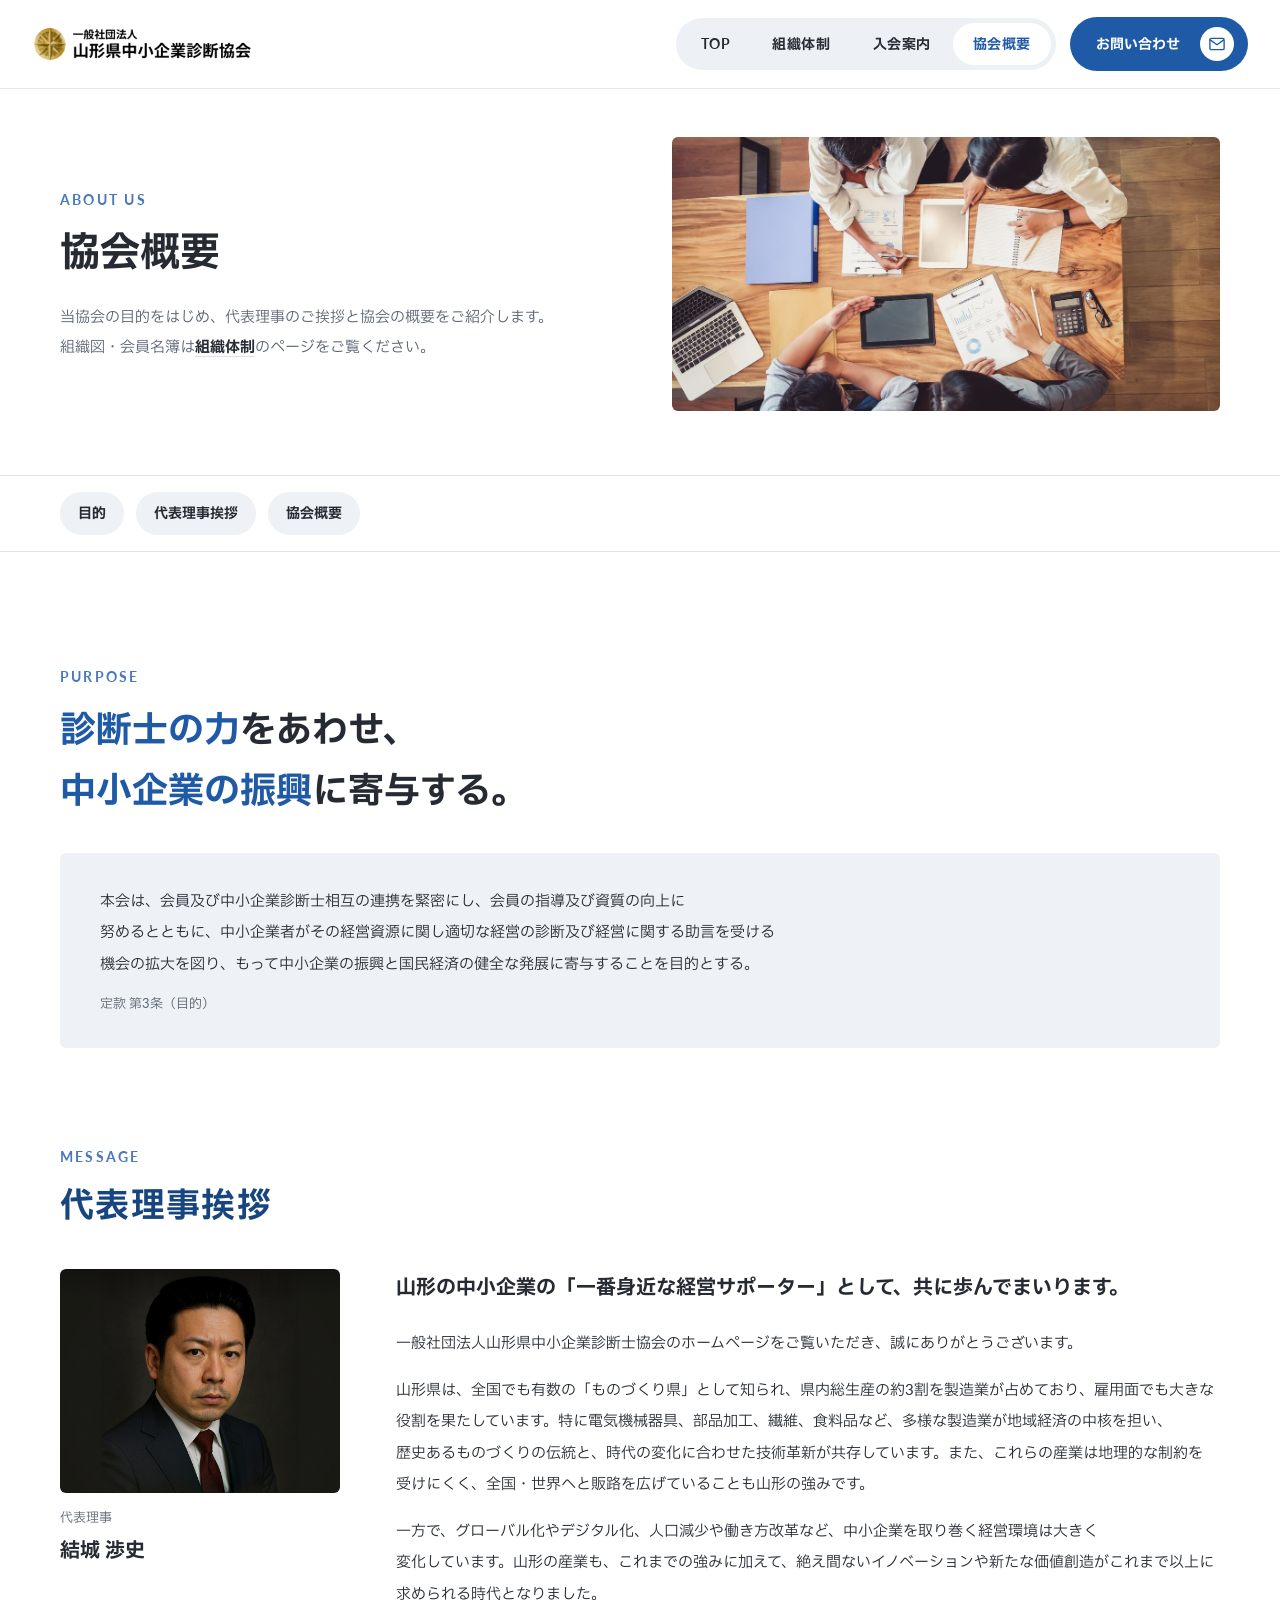
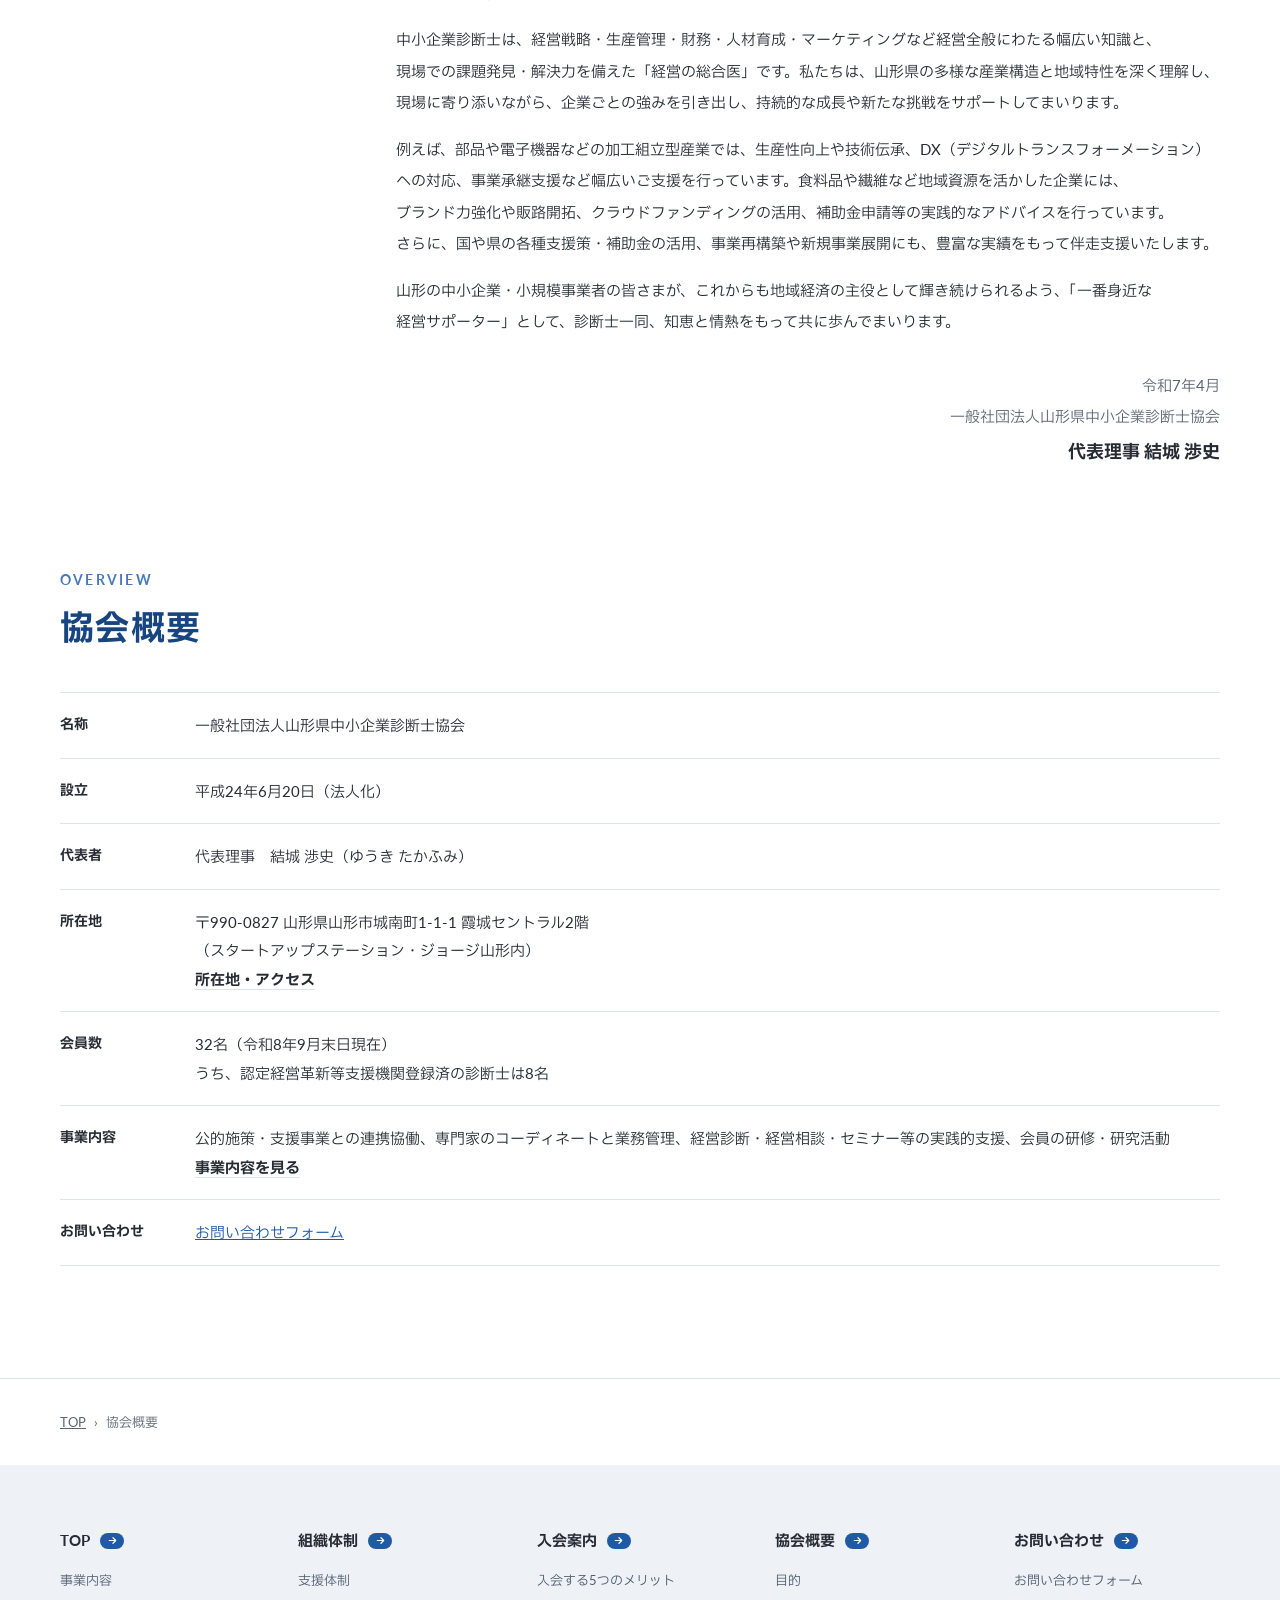
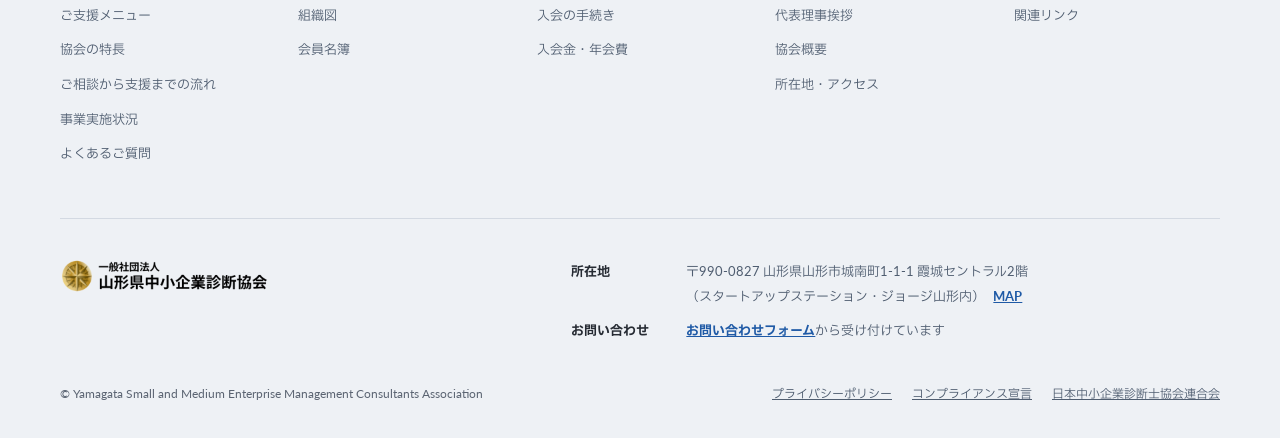
==== commit 21787747: "写真クレジットを廃止：表記不要の写真に差し替え" ====
--- a/about.html
+++ b/about.html
@@ -9,13 +9,13 @@
 <link rel="preconnect" href="https://fonts.googleapis.com">
 <link rel="preconnect" href="https://fonts.gstatic.com" crossorigin>
 <link href="https://fonts.googleapis.com/css2?family=IBM+Plex+Sans+JP:wght@400;500;700&family=Lato:wght@400;700&display=swap" rel="stylesheet">
-<link rel="stylesheet" href="assets/style.css?v=427d2ac8">
+<link rel="stylesheet" href="assets/style.css?v=987c7f31">
 </head>
 <body class="page-about">
 <svg xmlns="http://www.w3.org/2000/svg" style="display:none"><symbol id="i-chart" viewBox="0 0 24 24"><path d="M4 20h16"/><path d="M7 16v-4M12 16V8M17 16V5"/></symbol><symbol id="i-repeat" viewBox="0 0 24 24"><path d="M17 2l4 4-4 4"/><path d="M3 12v-2a4 4 0 0 1 4-4h14"/><path d="M7 22l-4-4 4-4"/><path d="M21 12v2a4 4 0 0 1-4 4H3"/></symbol><symbol id="i-yen" viewBox="0 0 24 24"><circle cx="12" cy="12" r="9.5"/><path d="M8 6.5l4 5 4-5M12 11.5V18M8.5 12.5h7M8.5 15.5h7"/></symbol><symbol id="i-monitor" viewBox="0 0 24 24"><rect x="2.5" y="3.5" width="19" height="13" rx="2"/><path d="M8 20.5h8M12 16.5v4"/></symbol><symbol id="i-seminar" viewBox="0 0 24 24"><rect x="3" y="3" width="18" height="12" rx="1.5"/><path d="M12 15v3.5M8 21l4-2.5 4 2.5M7 11l3-3 2.5 2.5L17 6"/></symbol><symbol id="i-doc" viewBox="0 0 24 24"><path d="M14 2.5H6.5a2 2 0 0 0-2 2v15a2 2 0 0 0 2 2h11a2 2 0 0 0 2-2V8z"/><path d="M14 2.5V8h5.5M8.5 13h7M8.5 17h7"/></symbol><symbol id="i-mail" viewBox="0 0 24 24"><rect x="2.5" y="4.5" width="19" height="15" rx="2"/><path d="M3 6.5l9 6.5 9-6.5"/></symbol><symbol id="i-pin" viewBox="0 0 24 24"><path d="M20 10c0 6.5-8 12-8 12s-8-5.5-8-12a8 8 0 0 1 16 0z"/><circle cx="12" cy="10" r="2.8"/></symbol><symbol id="i-link" viewBox="0 0 24 24"><path d="M10 14a4.5 4.5 0 0 0 6.4 0l3.2-3.2a4.5 4.5 0 0 0-6.4-6.4l-1.1 1.1"/><path d="M14 10a4.5 4.5 0 0 0-6.4 0l-3.2 3.2a4.5 4.5 0 0 0 6.4 6.4l1.1-1.1"/></symbol><symbol id="i-shield" viewBox="0 0 24 24"><path d="M12 2.5l8 3v6c0 5-3.5 8.5-8 10-4.5-1.5-8-5-8-10v-6z"/><path d="M8.5 12l2.5 2.5 4.5-5"/></symbol><symbol id="i-talk" viewBox="0 0 24 24"><path d="M20.5 11.5a8 8 0 0 1-11.6 7.1L3.5 20.5l1.9-5.1A8 8 0 1 1 20.5 11.5z"/></symbol><symbol id="i-users" viewBox="0 0 24 24"><circle cx="9" cy="8" r="3.5"/><path d="M2.5 20.5v-1a5 5 0 0 1 5-5h3a5 5 0 0 1 5 5v1"/><path d="M16 4.6a3.5 3.5 0 0 1 0 6.8M21.5 20.5v-1a5 5 0 0 0-3.5-4.8"/></symbol><symbol id="i-userplus" viewBox="0 0 24 24"><circle cx="9" cy="8" r="3.5"/><path d="M2.5 20.5v-1a5 5 0 0 1 5-5h3a5 5 0 0 1 5 5v1M19 8v6M16 11h6"/></symbol><symbol id="i-building" viewBox="0 0 24 24"><path d="M3 21h18M5 21V8l7-5 7 5v13M9.5 21v-5h5v5M9 11h.01M15 11h.01"/></symbol><symbol id="i-book" viewBox="0 0 24 24"><path d="M2.5 4h6a3.5 3.5 0 0 1 3.5 3.5V21a3 3 0 0 0-3-3H2.5zM21.5 4h-6A3.5 3.5 0 0 0 12 7.5V21a3 3 0 0 1 3-3h6.5z"/></symbol><symbol id="i-search" viewBox="0 0 24 24"><circle cx="11" cy="11" r="7"/><path d="M20.5 20.5l-4.5-4.5"/></symbol><symbol id="i-clipboard" viewBox="0 0 24 24"><path d="M16 4.5h2a2 2 0 0 1 2 2v13a2 2 0 0 1-2 2H6a2 2 0 0 1-2-2v-13a2 2 0 0 1 2-2h2"/><rect x="8" y="2.5" width="8" height="4" rx="1"/><path d="M8.5 12h7M8.5 16h5"/></symbol><symbol id="i-award" viewBox="0 0 24 24"><circle cx="12" cy="9" r="6"/><path d="M8.5 14L7 22l5-3 5 3-1.5-8"/></symbol><symbol id="i-arrow" viewBox="0 0 24 24"><path d="M5 12h14M13 6l6 6-6 6"/></symbol><symbol id="i-chev" viewBox="0 0 24 24"><path d="M9 6l6 6-6 6"/></symbol><symbol id="i-down" viewBox="0 0 24 24"><path d="M6 9l6 6 6-6"/></symbol><symbol id="i-alert" viewBox="0 0 24 24"><circle cx="12" cy="12" r="9.5"/><path d="M12 7.5v5.5M12 16.5h.01"/></symbol><symbol id="i-megaphone" viewBox="0 0 24 24"><path d="M3 10.5v3l15 5.5V5z"/><path d="M7.5 14.6l1 4.4a1.5 1.5 0 0 0 1.5 1.2h1.3a1 1 0 0 0 1-1.2l-.8-3"/><path d="M21 9.5v5"/></symbol><symbol id="i-out" viewBox="0 0 24 24"><path d="M18 13.5v5a2 2 0 0 1-2 2H5.5a2 2 0 0 1-2-2V8a2 2 0 0 1 2-2h5"/><path d="M15 3.5h5.5V9M10.5 13.5l10-10"/></symbol><symbol id="i-close" viewBox="0 0 24 24"><path d="M6 6l12 12M18 6L6 18"/></symbol><symbol id="i-download" viewBox="0 0 24 24"><path d="M12 3.5v12M7 10.5l5 5 5-5M4 20.5h16"/></symbol></svg>
 <header class="site-header">
   <div class="site-header__inner">
-    <a class="site-logo" href="index.html"><img class="site-logo__color" src="assets/img/logo.png" alt="一般社団法人山形県中小企業診断士協会" width="630" height="102"><img class="site-logo__white" src="assets/img/logo-white.png" alt="" width="630" height="102"></a>
+    <a class="site-logo" href="index.html"><img class="site-logo__color" src="assets/img/logo.png" alt="一般社団法人山形県中小企業診断士協会" width="630" height="102"></a>
     <nav class="gnav" aria-label="メインメニュー">
       <ul class="gnav__list">
         <li><a href="index.html">TOP</a></li>
@@ -177,7 +177,6 @@
       <ul>
         <li><a href="privacy-policy.html">プライバシーポリシー</a></li>
         <li><a href="compliance.html">コンプライアンス宣言</a></li>
-        <li><a href="credits.html">写真クレジット</a></li>
         <li><a href="https://www.jf-cmca.jp/" target="_blank" rel="noopener">日本中小企業診断士協会連合会</a></li>
       </ul>
     </div>
@@ -190,7 +189,6 @@
   const d = document.getElementById('drawer');
   const f = document.querySelector('.float-cta');
   const solid = () => {
-    h.classList.toggle('is-solid', window.scrollY > 40 || d.classList.contains('is-open'));
     f.classList.toggle('is-shown', window.scrollY > 600 && !d.classList.contains('is-open'));
   };
   t.addEventListener('click', () => {
--- a/assets/style.css
+++ b/assets/style.css
@@ -72,7 +72,6 @@
   transition: background-color .3s, border-color .3s;
 }
 .site-header--overlay { position: fixed; left: 0; right: 0; }
-.site-header--overlay:not(.is-solid) { background: rgba(255, 255, 255, .12); border-bottom-color: rgba(255, 255, 255, .28); }
 .site-header__inner {
   display: flex;
   align-items: center;
@@ -84,10 +83,6 @@
 }
 .site-logo { margin-right: auto; }
 .site-logo img { height: 36px; width: auto; }
-.site-logo__white { display: none; }
-.site-header--overlay:not(.is-solid) .site-logo__color { display: none; }
-.site-header--overlay:not(.is-solid) .site-logo__white { display: block; }
-
 .gnav__list {
   display: flex;
   gap: 2px;
@@ -98,11 +93,6 @@
   background: rgba(226, 232, 241, .6);
   transition: background-color .3s;
 }
-.site-header--overlay:not(.is-solid) .gnav__list { background: rgba(255, 255, 255, .16); }
-.site-header--overlay:not(.is-solid) .gnav__list > li > a { color: var(--white); }
-.site-header--overlay:not(.is-solid) .gnav__list .has-sub > a .icon { color: #eef4fc; }
-.site-header--overlay:not(.is-solid) .gnav__list > li > a:hover,
-.site-header--overlay:not(.is-solid) .gnav__list > li > a[aria-current="page"] { background: var(--white); color: var(--accent-deep); }
 .gnav__list > li { position: relative; }
 .gnav__list > li > a {
   display: block;
@@ -156,10 +146,6 @@
 .head-contact__mail { display: inline-grid; place-items: center; flex: none; width: 34px; height: 34px; border-radius: 50%; background: var(--white); color: var(--accent); }
 .head-contact__mail .icon { width: 18px; height: 18px; stroke-width: 1.8; }
 .head-contact:hover { background: var(--accent-deep); }
-.site-header--overlay:not(.is-solid) .site-header__inner > .head-contact { background: var(--white); color: var(--accent-deep); }
-.site-header--overlay:not(.is-solid) .site-header__inner > .head-contact .head-contact__mail { background: var(--accent); color: var(--white); }
-.site-header--overlay:not(.is-solid) .site-header__inner > .head-contact:hover { background: var(--light); }
-
 .menu-toggle { display: none; }
 .drawer { display: none; }
 
@@ -252,7 +238,7 @@
 .fv__visual > img { position: absolute; inset: 0; width: 100%; height: 100%; object-fit: cover; object-position: center top; }
 .fv__visual::after { content: ""; position: absolute; inset: 0; background: rgba(10, 38, 82, .08); }
 .fv__inner { position: relative; z-index: 1; height: 100%; }
-/* 写真中央の樹氷のすき間（空が下まで抜けている位置）にコピーを置く */
+/* 写真が雪と雲で明るいため、コピーは白ではなく濃紺で読ませる */
 .fv__copy {
   position: absolute;
   top: 17%;
@@ -264,7 +250,7 @@
   font-weight: 700;
   line-height: 1.75;
   letter-spacing: .14em;
-  color: var(--white);
+  color: var(--accent-deep);
 }
 .fv__copy span { display: block; }
 
@@ -299,12 +285,6 @@
 .photo-strip img { flex: none; width: 300px; height: 200px; margin-right: 24px; object-fit: cover; border-radius: var(--radius); }
 @keyframes photo-strip { to { transform: translateX(-50%); } }
 @media (prefers-reduced-motion: reduce) { .photo-strip__track { animation: none; } }
-
-.credit-list { margin: 0; padding: 0; list-style: none; }
-.credit-list li { display: grid; grid-template-columns: 180px 1fr; gap: 24px; align-items: center; padding: 20px 0; border-bottom: 1px solid var(--line); }
-.credit-list img { width: 180px; height: 120px; object-fit: cover; border-radius: var(--radius); }
-.credit-list b { display: block; margin-bottom: 4px; }
-.credit-list p { margin: 0; font-size: 14px; line-height: 1.8; color: var(--muted); }
 
 /* ---------- top: business map ---------- */
 .top-biz__inner { display: grid; grid-template-columns: 1fr 1.1fr; gap: 64px; align-items: center; }
@@ -650,7 +630,6 @@
   .site-logo img { height: 30px; }
   .gnav,
   .site-header__inner > .head-contact { display: none; }
-  .site-header--overlay:not(.is-solid) .menu-toggle { color: var(--white); }
   .site-header:has(.drawer.is-open) { background: var(--white); }
   .menu-toggle {
     display: inline-flex;
@@ -712,9 +691,6 @@
   .top-news { padding-bottom: 48px; }
   .photo-strip__track { animation-duration: 60s; }
   .photo-strip img { width: 195px; height: 130px; margin-right: 12px; }
-  .credit-list li { grid-template-columns: 105px 1fr; gap: 16px; align-items: start; }
-  .credit-list img { width: 105px; height: 70px; }
-  .credit-list p { font-size: 13px; }
   .top-service__panel { padding: 48px 20px; }
   .svc-cards { grid-template-columns: 1fr 1fr; }
   .pillars { grid-template-columns: 1fr; gap: 56px; margin-top: 64px; }
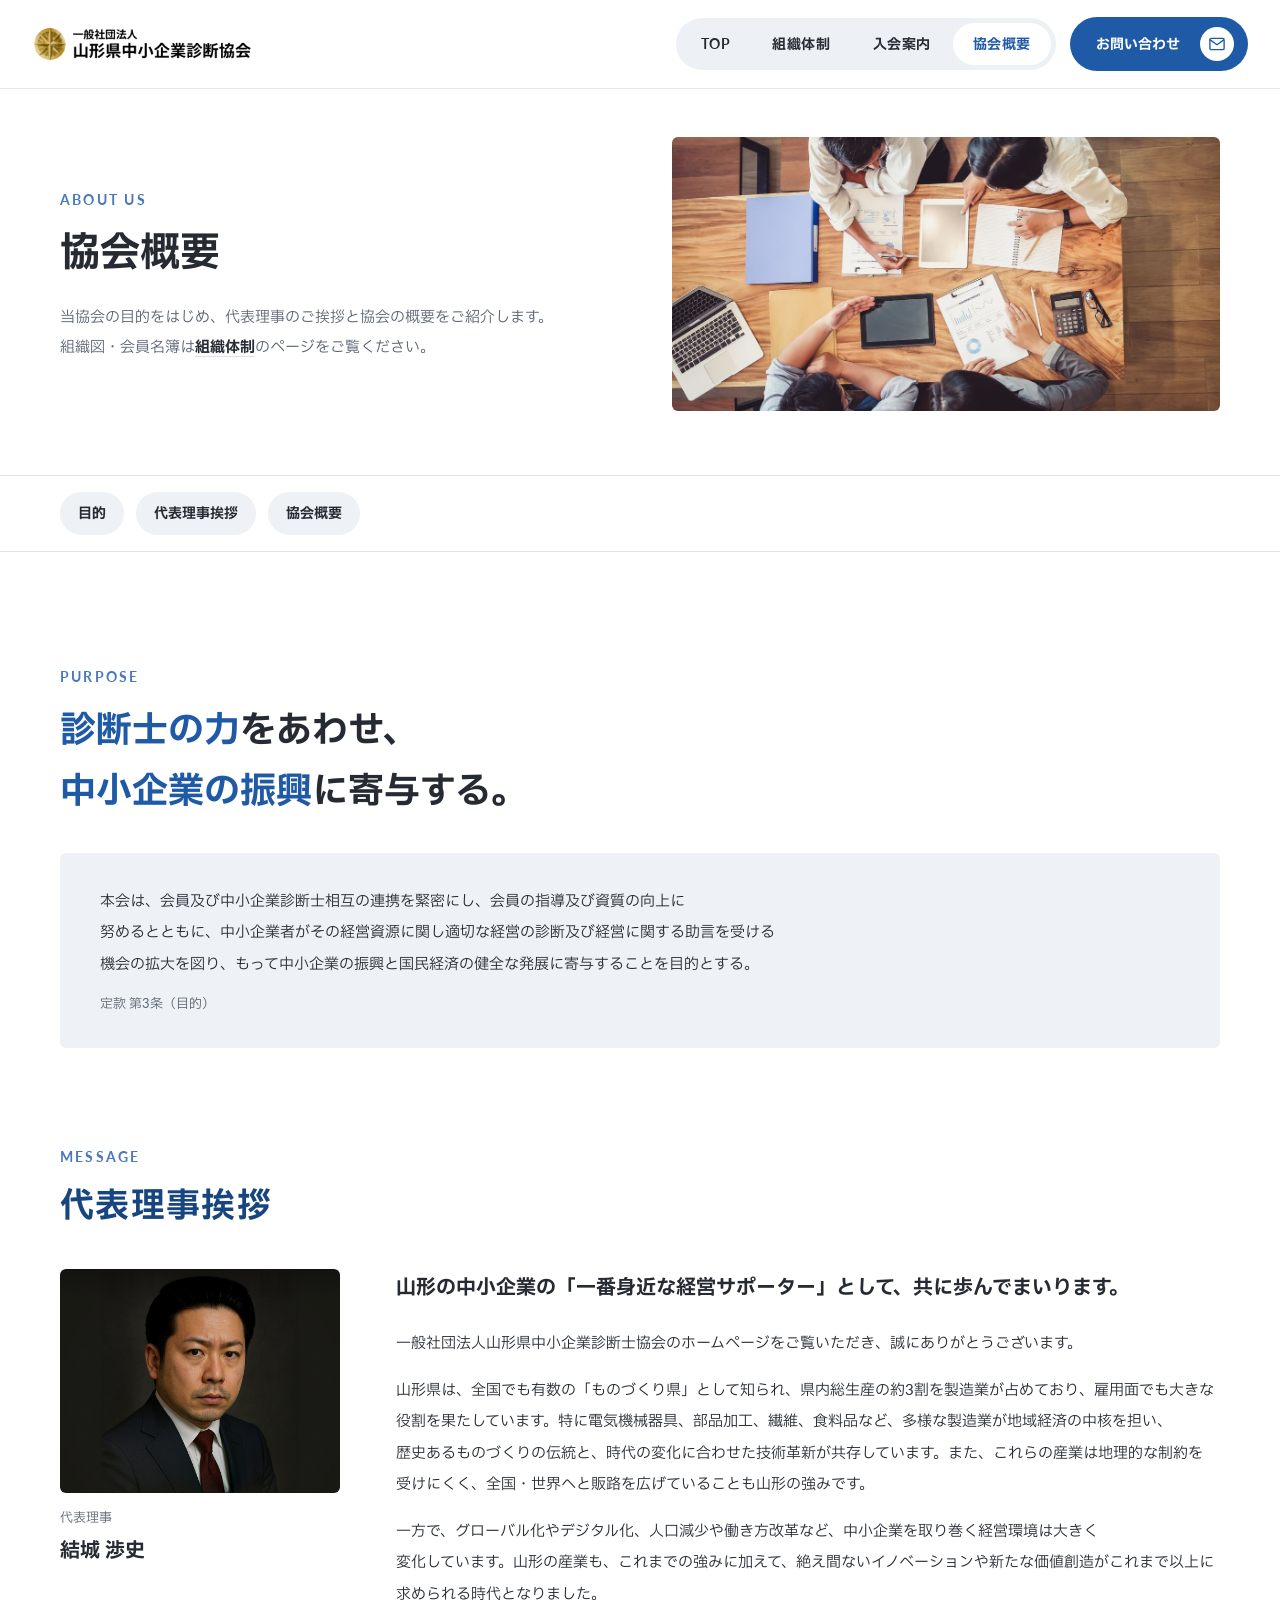
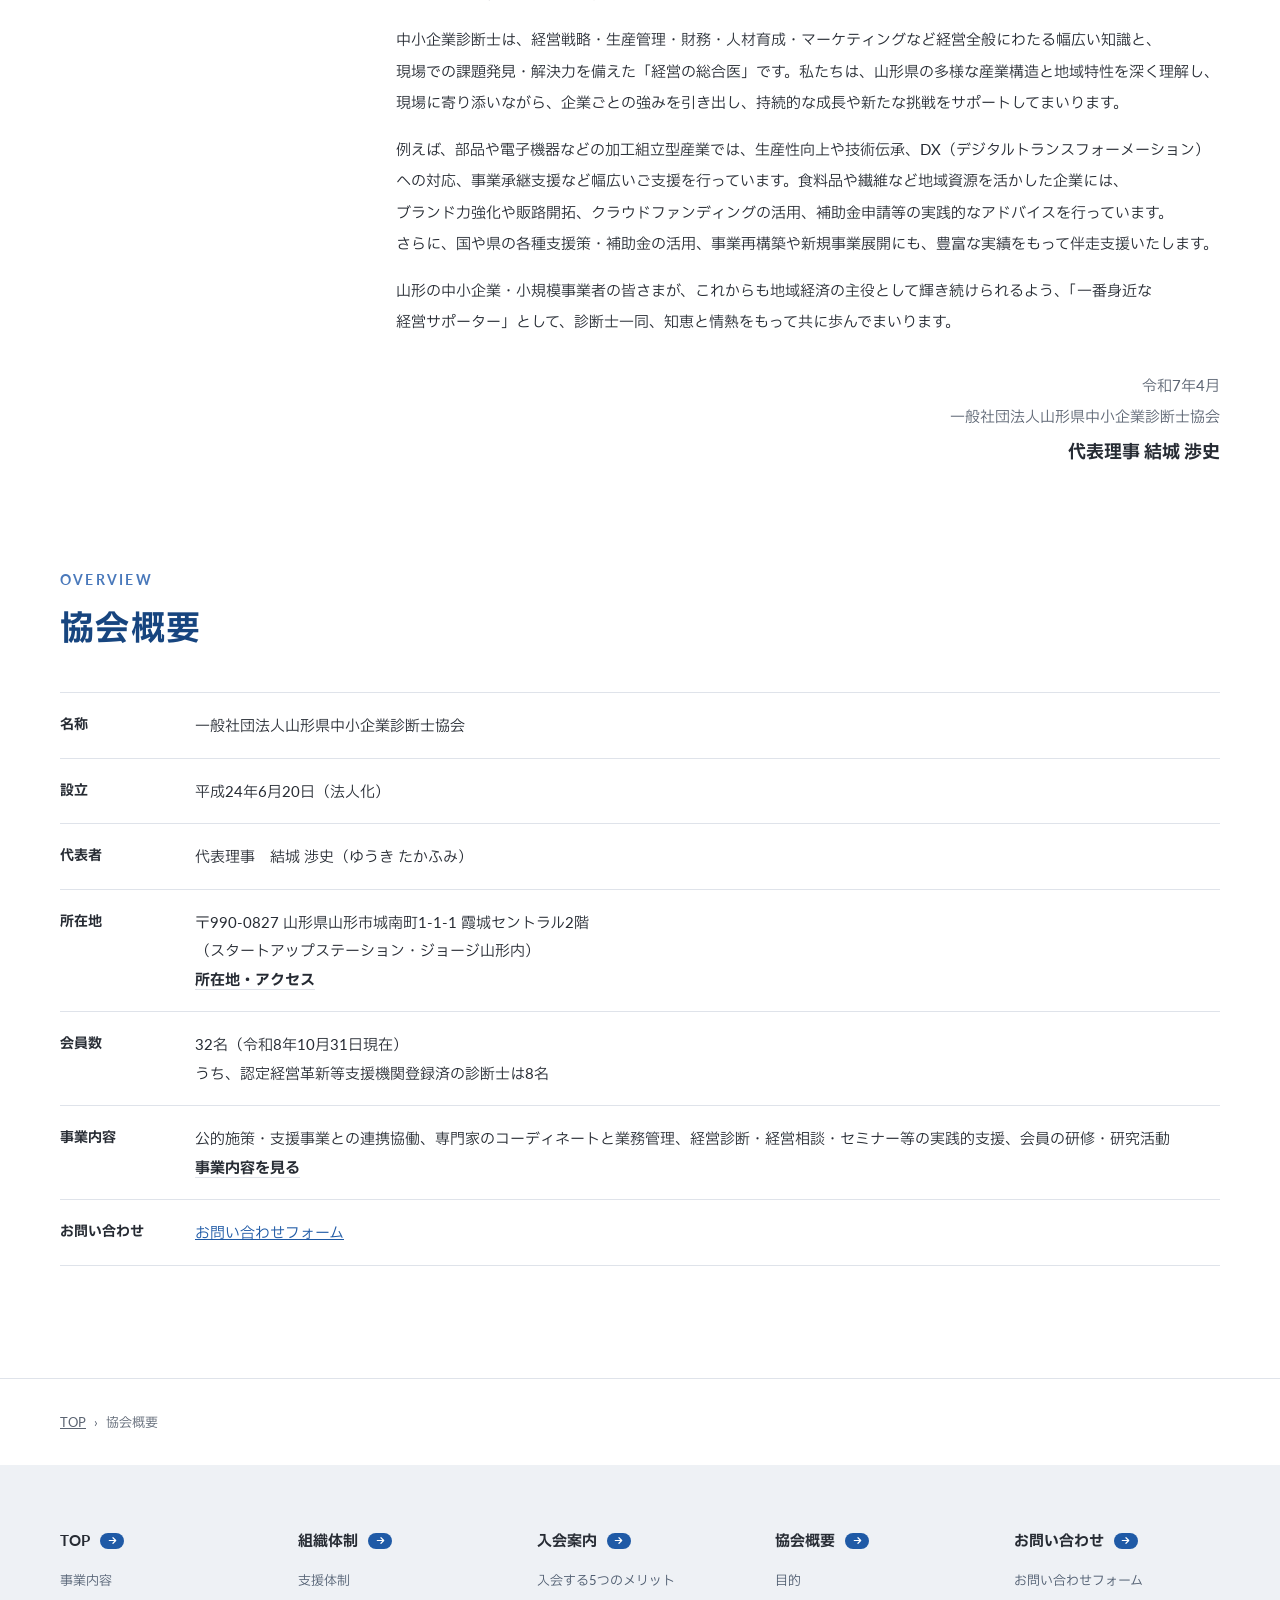
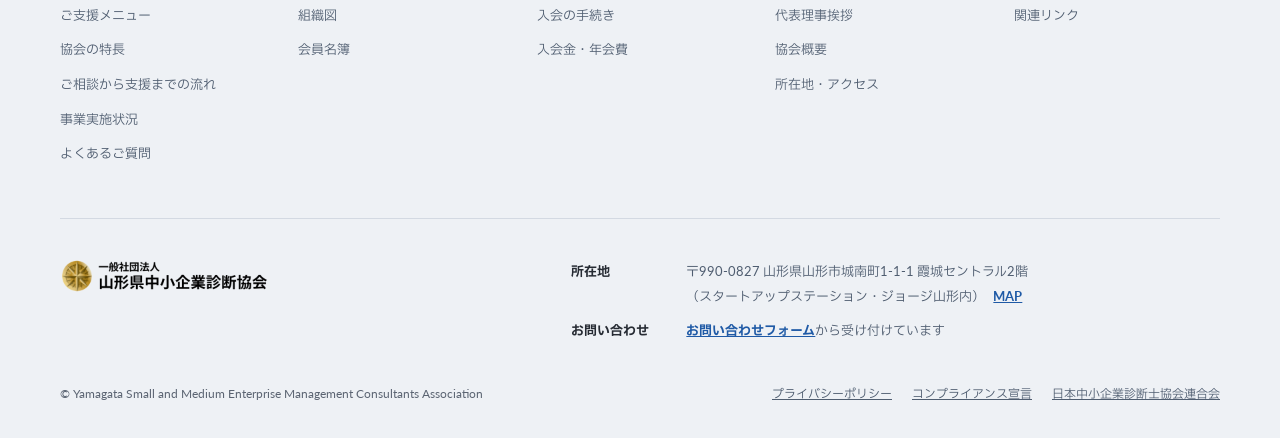
==== commit f7cf531a: "3つの視点での見直し: FAQ追加・更新研修の案内・空カテゴリ非表示・ご所属を任意に" ====
--- a/about.html
+++ b/about.html
@@ -9,7 +9,7 @@
 <link rel="preconnect" href="https://fonts.googleapis.com">
 <link rel="preconnect" href="https://fonts.gstatic.com" crossorigin>
 <link href="https://fonts.googleapis.com/css2?family=IBM+Plex+Sans+JP:wght@400;500;700&family=Lato:wght@400;700&display=swap" rel="stylesheet">
-<link rel="stylesheet" href="assets/style.css?v=987c7f31">
+<link rel="stylesheet" href="assets/style.css?v=f33ffb59">
 </head>
 <body class="page-about">
 <svg xmlns="http://www.w3.org/2000/svg" style="display:none"><symbol id="i-chart" viewBox="0 0 24 24"><path d="M4 20h16"/><path d="M7 16v-4M12 16V8M17 16V5"/></symbol><symbol id="i-repeat" viewBox="0 0 24 24"><path d="M17 2l4 4-4 4"/><path d="M3 12v-2a4 4 0 0 1 4-4h14"/><path d="M7 22l-4-4 4-4"/><path d="M21 12v2a4 4 0 0 1-4 4H3"/></symbol><symbol id="i-yen" viewBox="0 0 24 24"><circle cx="12" cy="12" r="9.5"/><path d="M8 6.5l4 5 4-5M12 11.5V18M8.5 12.5h7M8.5 15.5h7"/></symbol><symbol id="i-monitor" viewBox="0 0 24 24"><rect x="2.5" y="3.5" width="19" height="13" rx="2"/><path d="M8 20.5h8M12 16.5v4"/></symbol><symbol id="i-seminar" viewBox="0 0 24 24"><rect x="3" y="3" width="18" height="12" rx="1.5"/><path d="M12 15v3.5M8 21l4-2.5 4 2.5M7 11l3-3 2.5 2.5L17 6"/></symbol><symbol id="i-doc" viewBox="0 0 24 24"><path d="M14 2.5H6.5a2 2 0 0 0-2 2v15a2 2 0 0 0 2 2h11a2 2 0 0 0 2-2V8z"/><path d="M14 2.5V8h5.5M8.5 13h7M8.5 17h7"/></symbol><symbol id="i-mail" viewBox="0 0 24 24"><rect x="2.5" y="4.5" width="19" height="15" rx="2"/><path d="M3 6.5l9 6.5 9-6.5"/></symbol><symbol id="i-pin" viewBox="0 0 24 24"><path d="M20 10c0 6.5-8 12-8 12s-8-5.5-8-12a8 8 0 0 1 16 0z"/><circle cx="12" cy="10" r="2.8"/></symbol><symbol id="i-link" viewBox="0 0 24 24"><path d="M10 14a4.5 4.5 0 0 0 6.4 0l3.2-3.2a4.5 4.5 0 0 0-6.4-6.4l-1.1 1.1"/><path d="M14 10a4.5 4.5 0 0 0-6.4 0l-3.2 3.2a4.5 4.5 0 0 0 6.4 6.4l1.1-1.1"/></symbol><symbol id="i-shield" viewBox="0 0 24 24"><path d="M12 2.5l8 3v6c0 5-3.5 8.5-8 10-4.5-1.5-8-5-8-10v-6z"/><path d="M8.5 12l2.5 2.5 4.5-5"/></symbol><symbol id="i-talk" viewBox="0 0 24 24"><path d="M20.5 11.5a8 8 0 0 1-11.6 7.1L3.5 20.5l1.9-5.1A8 8 0 1 1 20.5 11.5z"/></symbol><symbol id="i-users" viewBox="0 0 24 24"><circle cx="9" cy="8" r="3.5"/><path d="M2.5 20.5v-1a5 5 0 0 1 5-5h3a5 5 0 0 1 5 5v1"/><path d="M16 4.6a3.5 3.5 0 0 1 0 6.8M21.5 20.5v-1a5 5 0 0 0-3.5-4.8"/></symbol><symbol id="i-userplus" viewBox="0 0 24 24"><circle cx="9" cy="8" r="3.5"/><path d="M2.5 20.5v-1a5 5 0 0 1 5-5h3a5 5 0 0 1 5 5v1M19 8v6M16 11h6"/></symbol><symbol id="i-building" viewBox="0 0 24 24"><path d="M3 21h18M5 21V8l7-5 7 5v13M9.5 21v-5h5v5M9 11h.01M15 11h.01"/></symbol><symbol id="i-book" viewBox="0 0 24 24"><path d="M2.5 4h6a3.5 3.5 0 0 1 3.5 3.5V21a3 3 0 0 0-3-3H2.5zM21.5 4h-6A3.5 3.5 0 0 0 12 7.5V21a3 3 0 0 1 3-3h6.5z"/></symbol><symbol id="i-search" viewBox="0 0 24 24"><circle cx="11" cy="11" r="7"/><path d="M20.5 20.5l-4.5-4.5"/></symbol><symbol id="i-clipboard" viewBox="0 0 24 24"><path d="M16 4.5h2a2 2 0 0 1 2 2v13a2 2 0 0 1-2 2H6a2 2 0 0 1-2-2v-13a2 2 0 0 1 2-2h2"/><rect x="8" y="2.5" width="8" height="4" rx="1"/><path d="M8.5 12h7M8.5 16h5"/></symbol><symbol id="i-award" viewBox="0 0 24 24"><circle cx="12" cy="9" r="6"/><path d="M8.5 14L7 22l5-3 5 3-1.5-8"/></symbol><symbol id="i-arrow" viewBox="0 0 24 24"><path d="M5 12h14M13 6l6 6-6 6"/></symbol><symbol id="i-chev" viewBox="0 0 24 24"><path d="M9 6l6 6-6 6"/></symbol><symbol id="i-down" viewBox="0 0 24 24"><path d="M6 9l6 6 6-6"/></symbol><symbol id="i-alert" viewBox="0 0 24 24"><circle cx="12" cy="12" r="9.5"/><path d="M12 7.5v5.5M12 16.5h.01"/></symbol><symbol id="i-megaphone" viewBox="0 0 24 24"><path d="M3 10.5v3l15 5.5V5z"/><path d="M7.5 14.6l1 4.4a1.5 1.5 0 0 0 1.5 1.2h1.3a1 1 0 0 0 1-1.2l-.8-3"/><path d="M21 9.5v5"/></symbol><symbol id="i-out" viewBox="0 0 24 24"><path d="M18 13.5v5a2 2 0 0 1-2 2H5.5a2 2 0 0 1-2-2V8a2 2 0 0 1 2-2h5"/><path d="M15 3.5h5.5V9M10.5 13.5l10-10"/></symbol><symbol id="i-close" viewBox="0 0 24 24"><path d="M6 6l12 12M18 6L6 18"/></symbol><symbol id="i-download" viewBox="0 0 24 24"><path d="M12 3.5v12M7 10.5l5 5 5-5M4 20.5h16"/></symbol></svg>
@@ -106,7 +106,7 @@
           <dt>設立</dt><dd>平成24年6月20日（法人化）</dd>
           <dt>代表者</dt><dd>代表理事　結城 渉史（ゆうき たかふみ）</dd>
           <dt>所在地</dt><dd>〒990-0827 山形県山形市城南町1-1-1 霞城セントラル2階<br>（スタートアップステーション・ジョージ山形内）<br><a class="text-link" href="access.html">所在地・アクセス</a></dd>
-          <dt>会員数</dt><dd>32名（令和8年9月末日現在）<br>うち、認定経営革新等支援機関登録済の診断士は8名</dd>
+          <dt>会員数</dt><dd>32名（令和8年10月31日現在）<br>うち、認定経営革新等支援機関登録済の診断士は8名</dd>
           <dt>事業内容</dt><dd>公的施策・支援事業との連携協働、専門家のコーディネートと業務管理、経営診断・経営相談・セミナー等の実践的支援、会員の研修・研究活動<br><a class="text-link" href="index.html#business">事業内容を見る</a></dd>
           <dt>お問い合わせ</dt><dd><a href="contact.html">お問い合わせフォーム</a></dd>
         </dl>
--- a/assets/style.css
+++ b/assets/style.css
@@ -238,21 +238,23 @@
 .fv__visual > img { position: absolute; inset: 0; width: 100%; height: 100%; object-fit: cover; object-position: center top; }
 .fv__visual::after { content: ""; position: absolute; inset: 0; background: rgba(10, 38, 82, .08); }
 .fv__inner { position: relative; z-index: 1; height: 100%; }
-/* 写真が雪と雲で明るいため、コピーは白ではなく濃紺で読ませる */
+/* 左端はヘッダーのロゴにそろえる。下は利用者別メニューに重ならない位置まで */
 .fv__copy {
   position: absolute;
-  top: 17%;
-  left: 53.5%;
-  transform: translateX(-50%);
+  top: min(52%, calc(100% - 240px));
+  left: max(32px, calc((100% - 1400px) / 2 + 32px));
+  transform: translateY(-50%);
   margin: 0;
-  writing-mode: vertical-rl;
-  font-size: clamp(28px, 2.6vw, 40px);
+  font-size: clamp(44px, 5.4vw, 78px);
   font-weight: 700;
-  line-height: 1.75;
-  letter-spacing: .14em;
+  line-height: 1.3;
+  letter-spacing: .04em;
+  white-space: nowrap;
   color: var(--accent-deep);
 }
-.fv__copy span { display: block; }
+.fv__copy span { display: block; width: fit-content; padding: .1em .36em .14em; background: rgba(255, 255, 255, .85); }
+.fv__copy span:nth-child(-n+2) { padding: .3em .78em; font-size: .46em; letter-spacing: .1em; }
+.fv__copy span + span { margin-top: 8px; }
 
 .fv-entry { position: relative; z-index: 2; margin-top: -52px; padding: 0 20px; }
 .fv-entry ul { display: grid; grid-template-columns: repeat(3, 1fr); max-width: var(--wrap); margin: 0 auto; padding: 0; list-style: none; border-radius: var(--radius); background: var(--accent-deep); overflow: hidden; }
@@ -274,7 +276,7 @@
 @keyframes opening-logo { from { opacity: 0; transform: translateY(10px); } }
 @keyframes opening-out { to { transform: translateY(-100%); } }
 @keyframes fv-zoom { from { transform: scale(1.08); } }
-@keyframes fv-copy { from { clip-path: inset(0 0 100% 0); } to { clip-path: inset(0); } }
+@keyframes fv-copy { from { clip-path: inset(0 100% 0 0); } to { clip-path: inset(0); } }
 @keyframes fv-entry { from { opacity: 0; transform: translateY(16px); } }
 
 /* ---------- top: photos ---------- */
@@ -672,9 +674,7 @@
 @media (max-width: 900px) {
   .section { padding: 72px 0; }
   .fv__visual { height: 600px; }
-  .fv__visual > img { object-position: 39% top; }
-  /* 高さ600pxで画像幅900px・横位置39%のとき、樹氷のすき間の中心が 130px + 39% に来る */
-  .fv__copy { left: calc(130px + 39%); font-size: 28px; }
+  .fv__copy { left: 20px; font-size: min(40px, 10vw); }
   .fv-entry { margin-top: -32px; }
   .fv-entry ul { grid-template-columns: 1fr; }
   .fv-entry li + li { border-left: 0; border-top: 1px solid rgba(255, 255, 255, .16); }
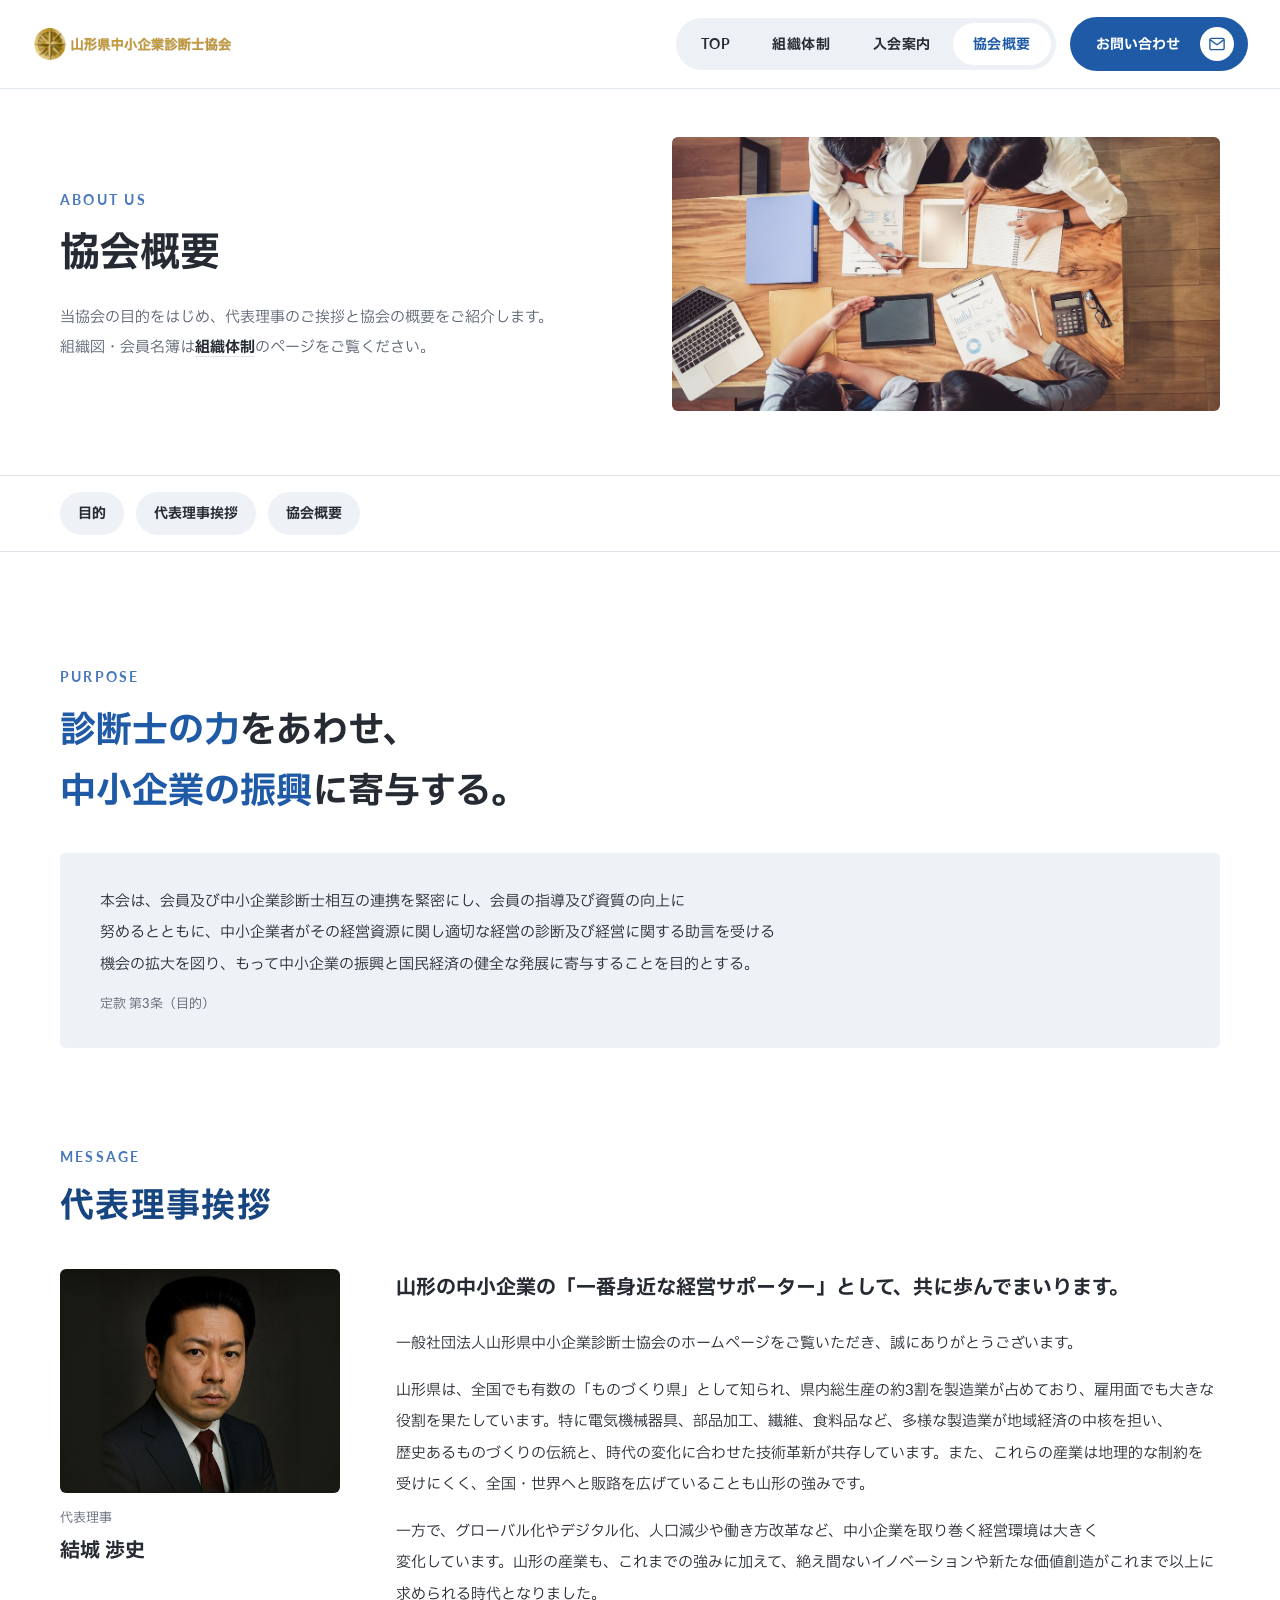
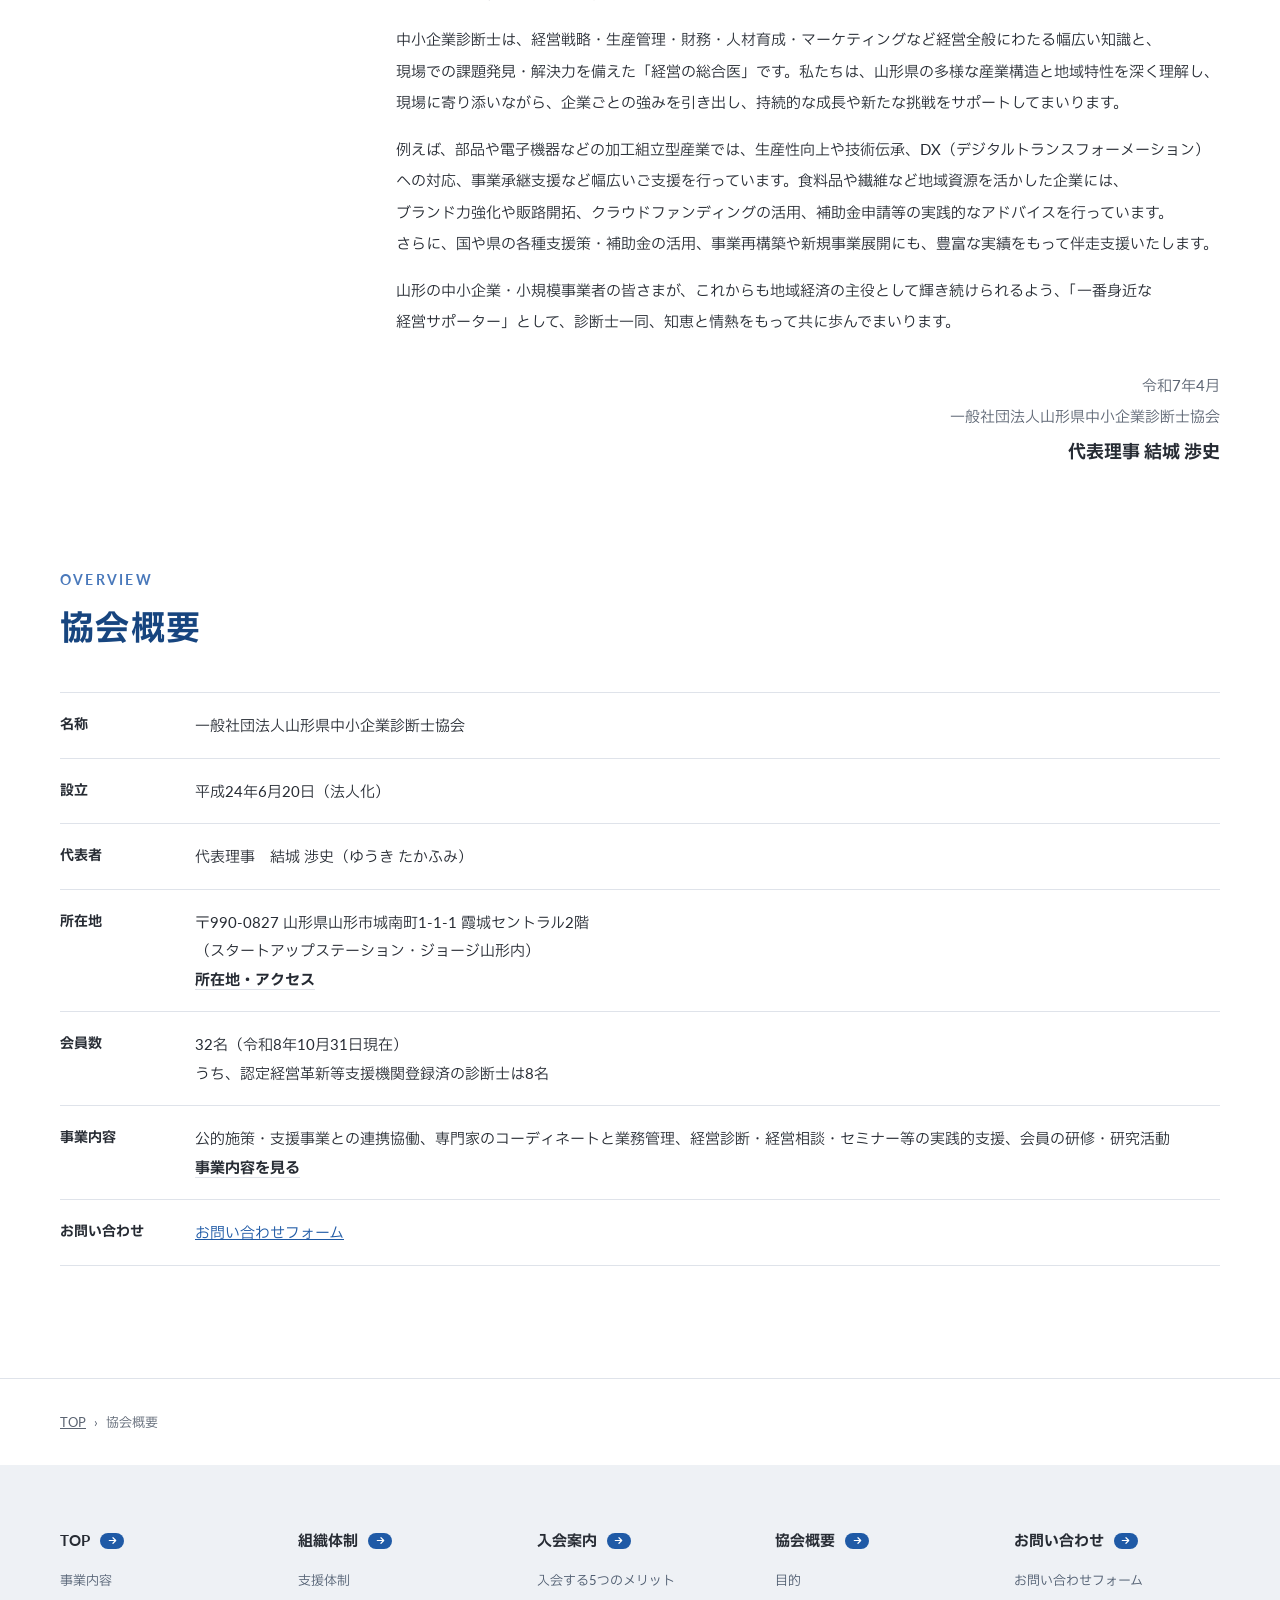
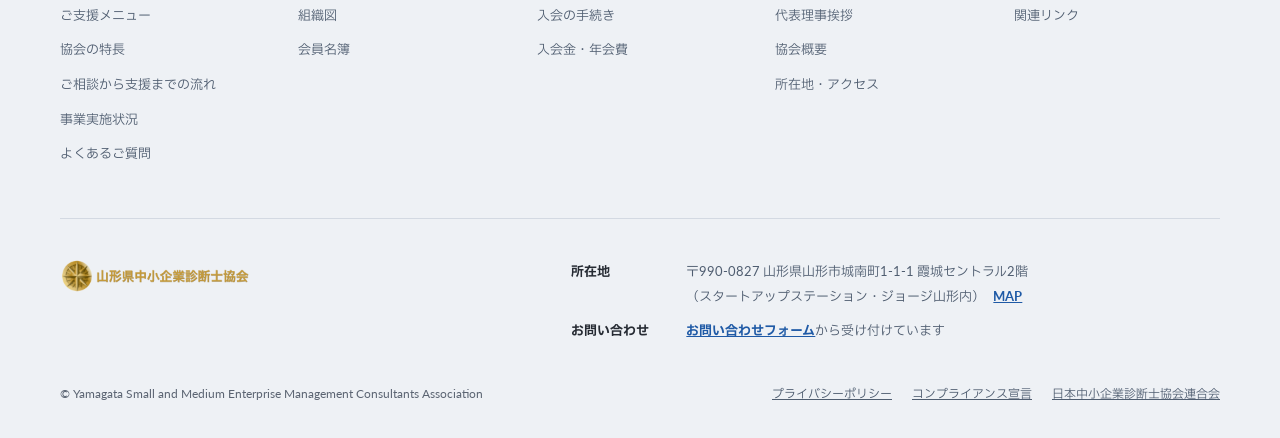
==== commit ee29305e: "先方FB反映: フッター重なり解消・各種様式・所属必須・ロゴ修正・来訪案内・WP操作整備" ====
--- a/about.html
+++ b/about.html
@@ -9,7 +9,7 @@
 <link rel="preconnect" href="https://fonts.googleapis.com">
 <link rel="preconnect" href="https://fonts.gstatic.com" crossorigin>
 <link href="https://fonts.googleapis.com/css2?family=IBM+Plex+Sans+JP:wght@400;500;700&family=Lato:wght@400;700&display=swap" rel="stylesheet">
-<link rel="stylesheet" href="assets/style.css?v=f33ffb59">
+<link rel="stylesheet" href="assets/style.css?v=d879d369">
 </head>
 <body class="page-about">
 <svg xmlns="http://www.w3.org/2000/svg" style="display:none"><symbol id="i-chart" viewBox="0 0 24 24"><path d="M4 20h16"/><path d="M7 16v-4M12 16V8M17 16V5"/></symbol><symbol id="i-repeat" viewBox="0 0 24 24"><path d="M17 2l4 4-4 4"/><path d="M3 12v-2a4 4 0 0 1 4-4h14"/><path d="M7 22l-4-4 4-4"/><path d="M21 12v2a4 4 0 0 1-4 4H3"/></symbol><symbol id="i-yen" viewBox="0 0 24 24"><circle cx="12" cy="12" r="9.5"/><path d="M8 6.5l4 5 4-5M12 11.5V18M8.5 12.5h7M8.5 15.5h7"/></symbol><symbol id="i-monitor" viewBox="0 0 24 24"><rect x="2.5" y="3.5" width="19" height="13" rx="2"/><path d="M8 20.5h8M12 16.5v4"/></symbol><symbol id="i-seminar" viewBox="0 0 24 24"><rect x="3" y="3" width="18" height="12" rx="1.5"/><path d="M12 15v3.5M8 21l4-2.5 4 2.5M7 11l3-3 2.5 2.5L17 6"/></symbol><symbol id="i-doc" viewBox="0 0 24 24"><path d="M14 2.5H6.5a2 2 0 0 0-2 2v15a2 2 0 0 0 2 2h11a2 2 0 0 0 2-2V8z"/><path d="M14 2.5V8h5.5M8.5 13h7M8.5 17h7"/></symbol><symbol id="i-mail" viewBox="0 0 24 24"><rect x="2.5" y="4.5" width="19" height="15" rx="2"/><path d="M3 6.5l9 6.5 9-6.5"/></symbol><symbol id="i-pin" viewBox="0 0 24 24"><path d="M20 10c0 6.5-8 12-8 12s-8-5.5-8-12a8 8 0 0 1 16 0z"/><circle cx="12" cy="10" r="2.8"/></symbol><symbol id="i-link" viewBox="0 0 24 24"><path d="M10 14a4.5 4.5 0 0 0 6.4 0l3.2-3.2a4.5 4.5 0 0 0-6.4-6.4l-1.1 1.1"/><path d="M14 10a4.5 4.5 0 0 0-6.4 0l-3.2 3.2a4.5 4.5 0 0 0 6.4 6.4l1.1-1.1"/></symbol><symbol id="i-shield" viewBox="0 0 24 24"><path d="M12 2.5l8 3v6c0 5-3.5 8.5-8 10-4.5-1.5-8-5-8-10v-6z"/><path d="M8.5 12l2.5 2.5 4.5-5"/></symbol><symbol id="i-talk" viewBox="0 0 24 24"><path d="M20.5 11.5a8 8 0 0 1-11.6 7.1L3.5 20.5l1.9-5.1A8 8 0 1 1 20.5 11.5z"/></symbol><symbol id="i-users" viewBox="0 0 24 24"><circle cx="9" cy="8" r="3.5"/><path d="M2.5 20.5v-1a5 5 0 0 1 5-5h3a5 5 0 0 1 5 5v1"/><path d="M16 4.6a3.5 3.5 0 0 1 0 6.8M21.5 20.5v-1a5 5 0 0 0-3.5-4.8"/></symbol><symbol id="i-userplus" viewBox="0 0 24 24"><circle cx="9" cy="8" r="3.5"/><path d="M2.5 20.5v-1a5 5 0 0 1 5-5h3a5 5 0 0 1 5 5v1M19 8v6M16 11h6"/></symbol><symbol id="i-building" viewBox="0 0 24 24"><path d="M3 21h18M5 21V8l7-5 7 5v13M9.5 21v-5h5v5M9 11h.01M15 11h.01"/></symbol><symbol id="i-book" viewBox="0 0 24 24"><path d="M2.5 4h6a3.5 3.5 0 0 1 3.5 3.5V21a3 3 0 0 0-3-3H2.5zM21.5 4h-6A3.5 3.5 0 0 0 12 7.5V21a3 3 0 0 1 3-3h6.5z"/></symbol><symbol id="i-search" viewBox="0 0 24 24"><circle cx="11" cy="11" r="7"/><path d="M20.5 20.5l-4.5-4.5"/></symbol><symbol id="i-clipboard" viewBox="0 0 24 24"><path d="M16 4.5h2a2 2 0 0 1 2 2v13a2 2 0 0 1-2 2H6a2 2 0 0 1-2-2v-13a2 2 0 0 1 2-2h2"/><rect x="8" y="2.5" width="8" height="4" rx="1"/><path d="M8.5 12h7M8.5 16h5"/></symbol><symbol id="i-award" viewBox="0 0 24 24"><circle cx="12" cy="9" r="6"/><path d="M8.5 14L7 22l5-3 5 3-1.5-8"/></symbol><symbol id="i-arrow" viewBox="0 0 24 24"><path d="M5 12h14M13 6l6 6-6 6"/></symbol><symbol id="i-chev" viewBox="0 0 24 24"><path d="M9 6l6 6-6 6"/></symbol><symbol id="i-down" viewBox="0 0 24 24"><path d="M6 9l6 6 6-6"/></symbol><symbol id="i-alert" viewBox="0 0 24 24"><circle cx="12" cy="12" r="9.5"/><path d="M12 7.5v5.5M12 16.5h.01"/></symbol><symbol id="i-megaphone" viewBox="0 0 24 24"><path d="M3 10.5v3l15 5.5V5z"/><path d="M7.5 14.6l1 4.4a1.5 1.5 0 0 0 1.5 1.2h1.3a1 1 0 0 0 1-1.2l-.8-3"/><path d="M21 9.5v5"/></symbol><symbol id="i-out" viewBox="0 0 24 24"><path d="M18 13.5v5a2 2 0 0 1-2 2H5.5a2 2 0 0 1-2-2V8a2 2 0 0 1 2-2h5"/><path d="M15 3.5h5.5V9M10.5 13.5l10-10"/></symbol><symbol id="i-close" viewBox="0 0 24 24"><path d="M6 6l12 12M18 6L6 18"/></symbol><symbol id="i-download" viewBox="0 0 24 24"><path d="M12 3.5v12M7 10.5l5 5 5-5M4 20.5h16"/></symbol></svg>
@@ -188,8 +188,16 @@
   const t = document.querySelector('.menu-toggle');
   const d = document.getElementById('drawer');
   const f = document.querySelector('.float-cta');
+  const foot = document.querySelector('.site-footer');
   const solid = () => {
-    f.classList.toggle('is-shown', window.scrollY > 600 && !d.classList.contains('is-open'));
+    let nearFoot = false;
+    if (foot) {
+      const r = foot.getBoundingClientRect();
+      nearFoot = r.top < window.innerHeight - 24;
+    }
+    const show = window.scrollY > 600 && !d.classList.contains('is-open') && !nearFoot;
+    f.classList.toggle('is-shown', show);
+    f.classList.toggle('is-footer-hidden', nearFoot);
   };
   t.addEventListener('click', () => {
     const open = d.classList.toggle('is-open');
@@ -198,6 +206,7 @@
     solid();
   });
   window.addEventListener('scroll', solid, { passive: true });
+  window.addEventListener('resize', solid);
   solid();
 
   const svc = document.querySelector('.page-index .top-service');
--- a/assets/style.css
+++ b/assets/style.css
@@ -231,6 +231,8 @@
 .sec-title { font-size: clamp(26px, 3vw, 34px); letter-spacing: .04em; color: var(--accent-deep); }
 .lead { margin-top: 16px; color: var(--muted); max-width: 46em; }
 .note { margin-top: 24px; color: var(--muted); font-size: 15px; }
+.split h3 { margin: 1.6em 0 .6em; font-size: 18px; color: var(--accent-deep); }
+.split h3:first-child { margin-top: 0; }
 .sub-title { font-size: 22px; margin: 64px 0 20px; }
 
 /* ---------- top: first view ---------- */
@@ -791,8 +793,10 @@
 }
 .float-cta:hover { background: var(--accent-deep); }
 .float-cta .arrow { width: 36px; height: 36px; background: var(--white); color: var(--accent); }
-.float-cta { opacity: 0; visibility: hidden; transition: background-color .2s, opacity .3s, visibility .3s; }
-.float-cta.is-shown { opacity: 1; visibility: visible; }
+.float-cta { opacity: 0; visibility: hidden; pointer-events: none; transition: background-color .2s, opacity .3s, visibility .3s; }
+.float-cta.is-shown { opacity: 1; visibility: visible; pointer-events: auto; }
+/* フッターのリンク（連合会など）と重なる位置では隠す */
+.float-cta.is-footer-hidden { opacity: 0 !important; visibility: hidden !important; pointer-events: none !important; }
 .page-contact .float-cta { display: none; }
 
 /* ---------- TOP: 淡い水色の地に、角の大きい白い面を重ねる ---------- */
@@ -934,7 +938,8 @@
 @media (max-width: 600px) {
   .float-cta { right: 12px; bottom: 12px; height: 50px; gap: 10px; padding: 0 7px 0 18px; font-size: 14px; }
   .float-cta .arrow { width: 32px; height: 32px; }
-  .site-footer { padding: 48px 0 96px; }
+  .footer-bottom ul { padding-right: 0; width: 100%; }
+  .site-footer { padding: 48px 0 48px; }
   .footer-nav { grid-template-columns: 1fr 1fr; gap: 18px 16px; }
   .footer-nav h2 { margin: 0; }
   .footer-nav ul { display: none; }
